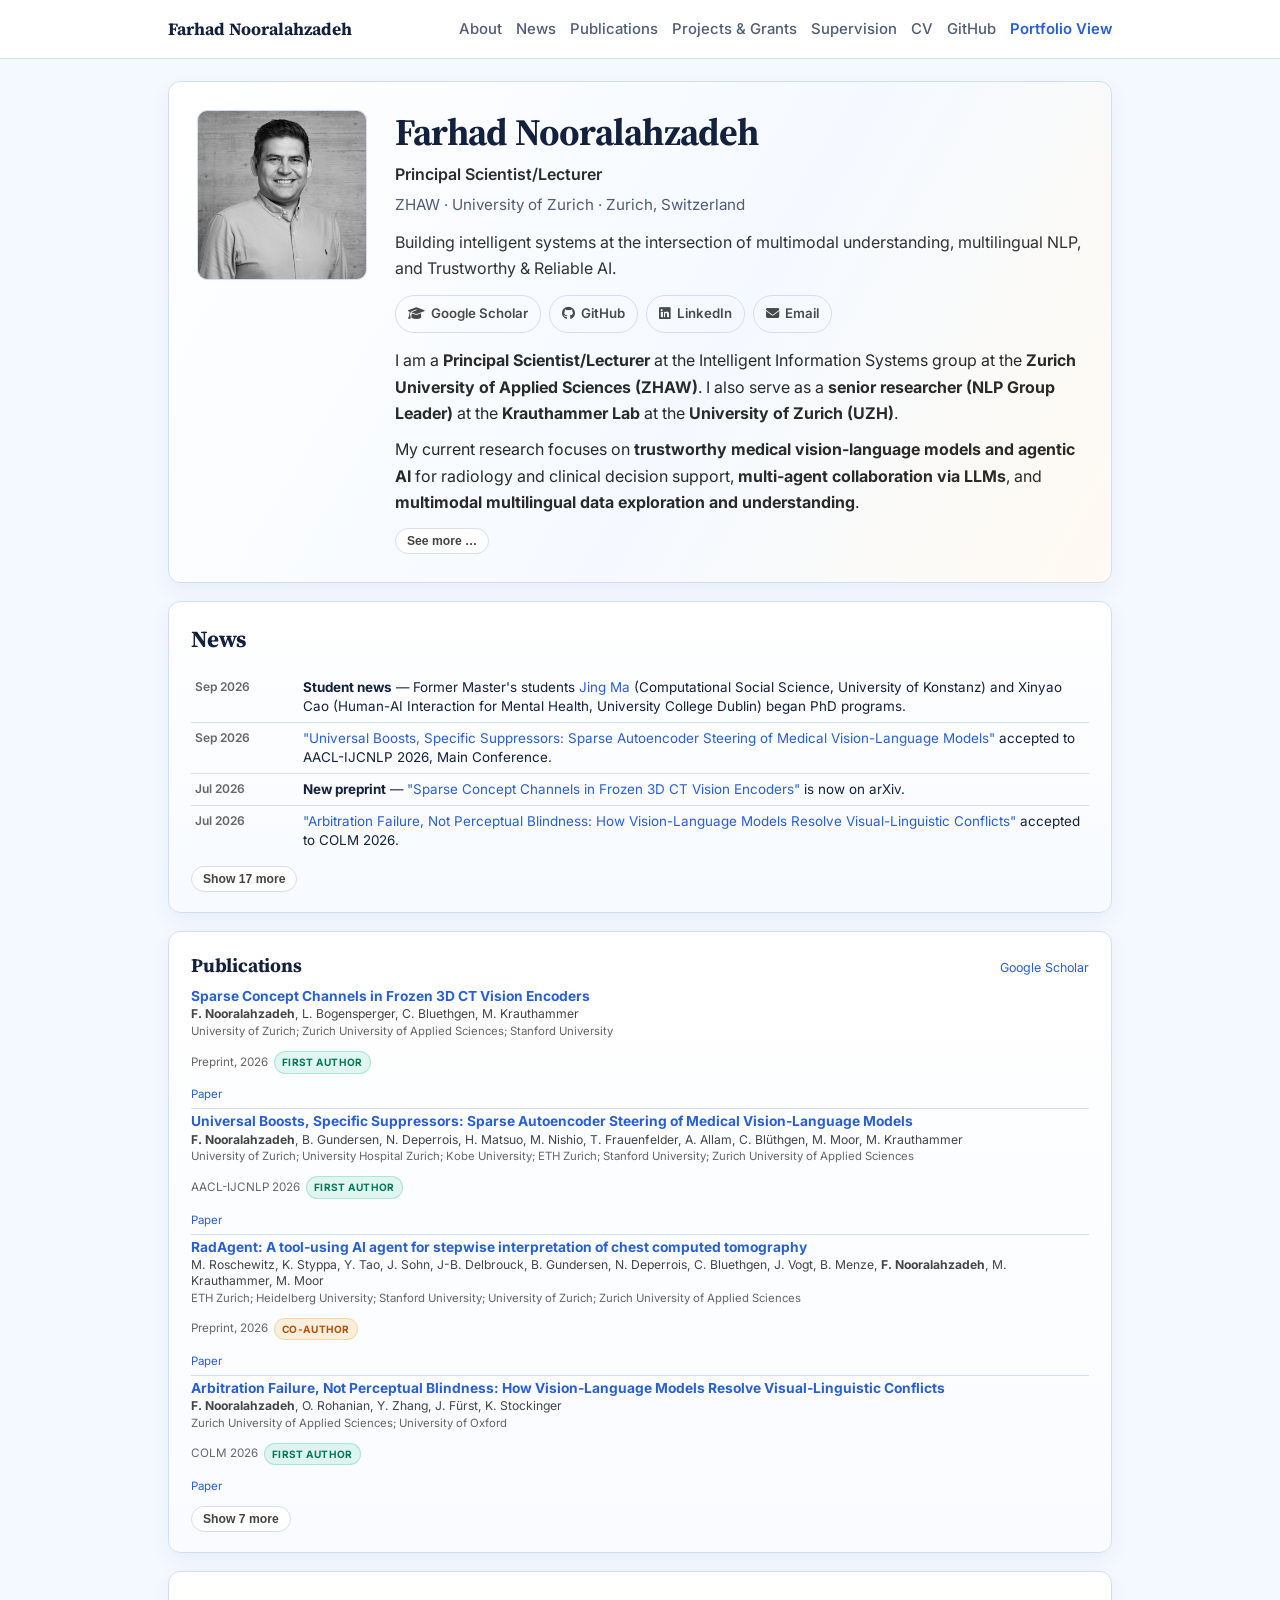
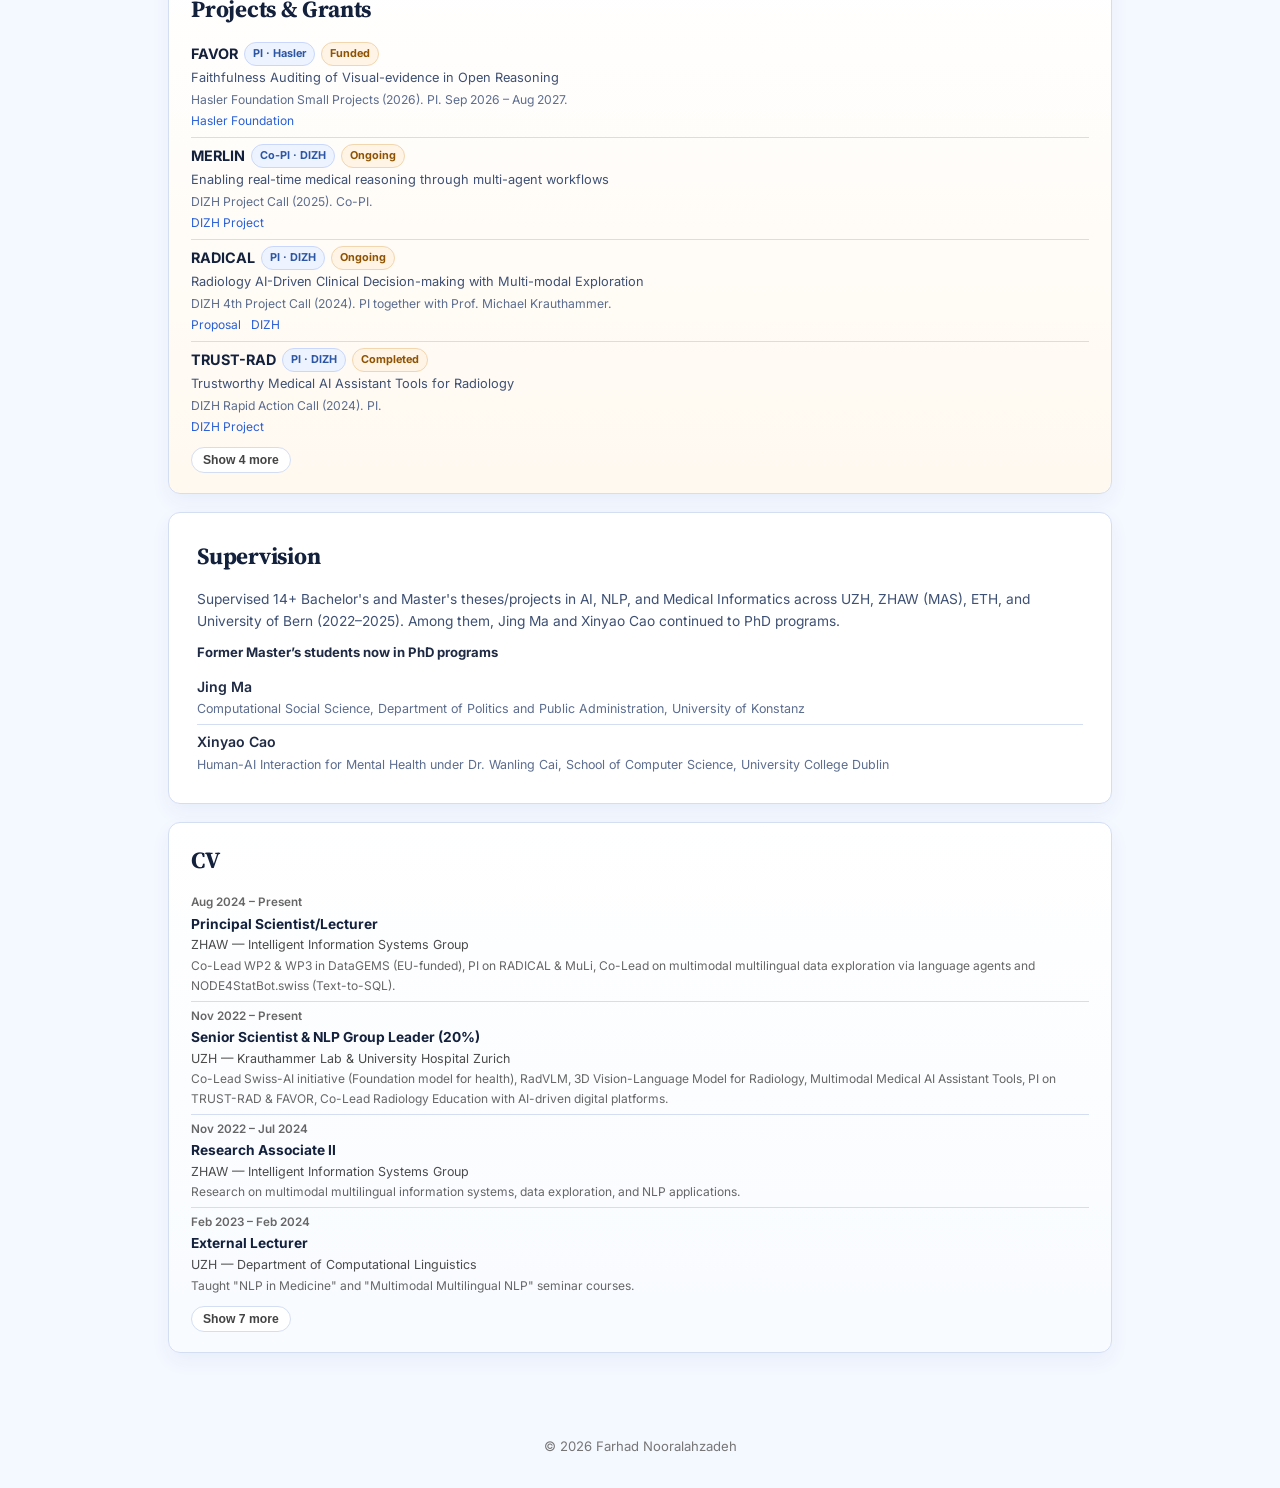
==== index.html @ c6053048 "Add academic Supervision section and PhD alumni news. Co-authored-by: Cursor <cursoragent@cursor.com" ====
<!DOCTYPE html>
<html lang="en">
<head>
    <meta charset="UTF-8">
    <meta name="viewport" content="width=device-width, initial-scale=1.0">
    <title>Farhad Nooralahzadeh | Academic View</title>
    <meta name="description" content="Academic profile of Farhad Nooralahzadeh: research, news, publications, and CV timeline.">
    <link rel="preconnect" href="https://fonts.googleapis.com">
    <link rel="preconnect" href="https://fonts.gstatic.com" crossorigin>
    <link href="https://fonts.googleapis.com/css2?family=Inter:wght@400;500;600;700&family=Source+Serif+4:wght@400;600;700&display=swap" rel="stylesheet">
    <link rel="stylesheet" href="https://cdnjs.cloudflare.com/ajax/libs/font-awesome/6.5.1/css/all.min.css">
    <link rel="stylesheet" href="style_01.css?v=6">
</head>
<body>
    <header class="topbar">
        <div class="topbar-inner">
            <a href="#about" class="brand">Farhad Nooralahzadeh</a>
            <button class="menu-toggle" id="menuToggle" aria-label="Toggle menu">
                <i class="fas fa-bars"></i>
            </button>
            <nav class="menu" id="menu">
                <a href="#about">About</a>
                <a href="#news">News</a>
                <a href="#publications">Publications</a>
                <a href="#projects">Projects &amp; Grants</a>
                <a href="#supervision">Supervision</a>
                <a href="#cv">CV</a>
                <a href="#" id="githubLink" target="_blank" rel="noopener">GitHub</a>
                <a href="index_portfolio.html" class="switch-link">Portfolio View</a>
            </nav>
        </div>
    </header>

    <main class="page">
        <section id="about" class="hero card">
            <div class="hero-photo" id="heroPhoto"></div>
            <div class="hero-main">
                <h1 id="name"></h1>
                <p class="hero-role" id="title"></p>
                <p class="hero-affiliation" id="affiliation"></p>
                <p class="hero-tagline" id="tagline"></p>
                <div class="hero-links" id="heroLinks"></div>
                <div class="about-copy" id="aboutCopy"></div>
                <div class="section-toggle-wrap about-toggle-wrap">
                    <button class="section-toggle-btn" id="aboutToggleBtn" type="button" hidden>
                        See more …
                    </button>
                </div>
            </div>
        </section>

        <section id="news" class="section card">
            <h2>News</h2>
            <div class="news-table-wrap">
                <table class="news-table">
                    <tbody id="newsRows"></tbody>
                </table>
            </div>
            <div class="section-toggle-wrap">
                <button class="section-toggle-btn" id="newsToggleBtn" type="button" hidden>
                    Show more
                </button>
            </div>
        </section>

        <section id="publications" class="section card">
            <div class="section-head">
                <h2>Publications</h2>
                <a href="#" id="scholarLink" target="_blank" rel="noopener">Google Scholar</a>
            </div>
            <div class="pub-list" id="pubList"></div>
            <div class="section-toggle-wrap">
                <button class="section-toggle-btn" id="pubToggleBtn" type="button" hidden>
                    Show more
                </button>
            </div>
        </section>

        <section id="projects" class="section card">
            <h2>Projects &amp; Grants</h2>
            <div class="project-list" id="projectList"></div>
            <div class="section-toggle-wrap">
                <button class="section-toggle-btn" id="projectToggleBtn" type="button" hidden>
                    Show more
                </button>
            </div>
        </section>

        <section id="supervision" class="section card">
            <h2>Supervision</h2>
            <p class="supervision-summary" id="supervisionSummary"></p>
            <div class="supervision-list" id="supervisionList"></div>
        </section>

        <section id="cv" class="section card">
            <h2>CV</h2>
            <div class="cv-list" id="cvList"></div>
            <div class="section-toggle-wrap">
                <button class="section-toggle-btn" id="cvToggleBtn" type="button" hidden>
                    Show more
                </button>
            </div>
        </section>
    </main>

    <footer class="footer">
        <p>&copy; 2026 Farhad Nooralahzadeh</p>
    </footer>

    <script src="data.js?v=43"></script>
    <script src="script_01.js?v=6"></script>
</body>
</html>
---- style_01.css ----
:root {
    --text: #14213d;
    --muted: #4f5d75;
    --line: #d4def3;
    --bg: #f4f8ff;
    --card: #ffffff;
    --link: #295fd6;
    --link-hover: #1d45a1;
    --accent-soft: #eef4ff;
    --accent-warm: #fff4e6;
    --serif: "Source Serif 4", Georgia, serif;
    --sans: "Inter", -apple-system, BlinkMacSystemFont, "Segoe UI", sans-serif;
}

*,
*::before,
*::after {
    box-sizing: border-box;
}

html {
    scroll-behavior: smooth;
}

body {
    margin: 0;
    font-family: var(--sans);
    background: var(--bg);
    color: var(--text);
    line-height: 1.65;
}

a {
    color: var(--link);
    text-decoration: none;
}

a:hover {
    color: var(--link-hover);
    text-decoration: underline;
}

.topbar {
    position: sticky;
    top: 0;
    z-index: 20;
    background: rgba(255, 255, 255, 0.93);
    border-bottom: 1px solid var(--line);
    backdrop-filter: blur(6px);
}

.topbar-inner {
    max-width: 980px;
    margin: 0 auto;
    padding: 0 18px;
    min-height: 58px;
    display: flex;
    align-items: center;
    justify-content: space-between;
    gap: 14px;
}

.brand {
    font-family: var(--serif);
    font-size: 1.08rem;
    font-weight: 700;
    color: var(--text);
}

.menu {
    display: flex;
    align-items: center;
    gap: 14px;
    font-size: 0.93rem;
}

.menu a {
    color: var(--muted);
    font-weight: 500;
}

.menu .switch-link {
    color: var(--link);
    font-weight: 600;
}

.menu-toggle {
    display: none;
    border: 1px solid var(--line);
    background: #fff;
    border-radius: 8px;
    width: 36px;
    height: 36px;
    color: #3a3a3a;
    cursor: pointer;
}

.page {
    max-width: 980px;
    margin: 0 auto;
    padding: 22px 18px 52px;
}

.card {
    background: var(--card);
    border: 1px solid var(--line);
    border-radius: 12px;
    box-shadow: 0 8px 20px rgba(26, 66, 150, 0.05);
}

.hero {
    display: grid;
    grid-template-columns: 170px 1fr;
    gap: 28px;
    padding: 28px;
    background: linear-gradient(120deg, #ffffff 0%, #f5f9ff 58%, #fffaf2 100%);
}

.hero-photo img,
.hero-placeholder {
    width: 170px;
    height: 170px;
    border-radius: 10px;
    object-fit: cover;
    border: 1px solid var(--line);
}

.hero-placeholder {
    display: flex;
    align-items: center;
    justify-content: center;
    color: #8a8a8a;
    background: #f6f6f6;
}

h1 {
    margin: 0 0 6px;
    font-family: var(--serif);
    font-size: clamp(1.8rem, 3.2vw, 2.35rem);
    line-height: 1.2;
    letter-spacing: -0.02em;
}

.hero-role {
    margin: 0 0 4px;
    font-weight: 600;
    color: #2b2b2b;
}

.hero-affiliation {
    margin: 0 0 12px;
    color: var(--muted);
    font-size: 0.95rem;
}

.hero-tagline {
    margin: 0 0 14px;
    color: #323232;
}

.hero-links {
    display: flex;
    flex-wrap: wrap;
    gap: 8px;
    margin-bottom: 14px;
}

.hero-link-btn {
    border: 1px solid var(--line);
    border-radius: 999px;
    padding: 7px 12px;
    font-size: 0.83rem;
    font-weight: 600;
    color: #4a4a4a;
}

.hero-link-btn i {
    margin-right: 6px;
}

.about-copy p {
    margin: 0 0 10px;
    color: #2a2a2a;
}

.about-toggle-wrap {
    margin-top: 2px;
}

.section {
    padding: 24px 28px 28px;
    margin-top: 18px;
}

#news {
    background: linear-gradient(180deg, #ffffff 0%, #f7faff 100%);
}

#publications {
    background: linear-gradient(180deg, #ffffff 0%, #f9fbff 100%);
}

#projects {
    background: linear-gradient(180deg, #ffffff 0%, #fff9f0 100%);
}

#cv {
    background: linear-gradient(180deg, #ffffff 0%, #f8fbff 100%);
}

#news.section,
#publications.section,
#projects.section,
#cv.section {
    padding: 18px 22px 20px;
}

h2 {
    margin: 0 0 14px;
    font-family: var(--serif);
    font-size: 1.45rem;
    letter-spacing: -0.01em;
}

.news-table {
    width: 100%;
    border-collapse: collapse;
}

.news-table tr {
    border-top: 1px solid var(--line);
}

.news-table tr:first-child {
    border-top: none;
}

.news-table td {
    padding: 6px 4px;
    vertical-align: top;
    line-height: 1.42;
}

.news-date {
    width: 108px;
    white-space: nowrap;
    font-size: 0.75rem;
    color: #666;
    font-weight: 600;
}

.news-table td:last-child {
    font-size: 0.84rem;
}

.section-head {
    display: flex;
    justify-content: space-between;
    align-items: baseline;
    gap: 10px;
    margin-bottom: 6px;
}

#publications .section-head h2 {
    font-size: 1.2rem;
    margin-bottom: 0;
}

#publications .section-head a {
    font-size: 0.78rem;
}

.pub-list {
    display: grid;
    gap: 4px;
}

.pub-item {
    border-top: 1px solid var(--line);
    padding-top: 4px;
}

.pub-item:first-child {
    border-top: none;
    padding-top: 0;
}

.pub-title {
    margin: 0 0 1px;
    font-size: 0.86rem;
    line-height: 1.25;
}

.pub-meta {
    margin: 0;
    color: #444;
    font-size: 0.76rem;
    line-height: 1.3;
}

.pub-affiliations {
    margin: 2px 0 0;
    color: #666;
    font-size: 0.71rem;
    line-height: 1.35;
}

.pub-venue {
    display: flex;
    align-items: center;
    flex-wrap: wrap;
    gap: 6px;
    color: #666;
    font-size: 0.73rem;
}

.pub-role {
    display: inline-block;
    padding: 2px 7px;
    border-radius: 999px;
    font-size: 0.63rem;
    font-weight: 700;
    letter-spacing: 0.03em;
    text-transform: uppercase;
    white-space: nowrap;
}

.pub-role-first-author {
    background: rgba(16, 185, 129, 0.12);
    color: #047857;
    border: 1px solid rgba(16, 185, 129, 0.25);
}

.pub-role-senior-author {
    background: rgba(99, 102, 241, 0.12);
    color: #4338ca;
    border: 1px solid rgba(99, 102, 241, 0.25);
}

.pub-role-co-author {
    background: rgba(245, 158, 11, 0.14);
    color: #b45309;
    border: 1px solid rgba(245, 158, 11, 0.28);
}

.pub-links {
    margin-top: 0;
    font-size: 0.72rem;
}

.pub-links a {
    margin-right: 10px;
}

.project-list {
    display: grid;
    gap: 6px;
}

.project-item {
    border-top: 1px solid var(--line);
    padding-top: 6px;
}

.project-item:first-child {
    border-top: none;
    padding-top: 0;
}

.project-head {
    display: flex;
    flex-wrap: wrap;
    gap: 6px;
    align-items: center;
}

.project-title {
    margin: 0;
    font-size: 0.9rem;
}

.project-badge {
    font-size: 0.68rem;
    font-weight: 700;
    border-radius: 999px;
    padding: 2px 8px;
    border: 1px solid #c8d7fb;
    background: var(--accent-soft);
    color: #2c56a4;
}

.project-status {
    font-size: 0.68rem;
    font-weight: 700;
    border-radius: 999px;
    padding: 2px 8px;
    border: 1px solid #f2d6ae;
    background: var(--accent-warm);
    color: #8e5200;
}

.project-tagline {
    margin: 1px 0 2px;
    color: #3e5073;
    font-size: 0.8rem;
}

.project-description {
    margin: 0;
    color: #5c6d8f;
    font-size: 0.76rem;
}

.project-links {
    margin-top: 1px;
    font-size: 0.75rem;
}

.project-links a {
    margin-right: 10px;
}

.cv-list {
    display: grid;
    gap: 5px;
}

.supervision-summary {
    margin: 0 0 10px;
    color: #3e5073;
    font-size: 0.86rem;
    line-height: 1.55;
}

.supervision-subtitle {
    margin: 0 0 6px;
    font-size: 0.82rem;
    font-weight: 700;
    color: #1f2a44;
}

.supervision-list {
    display: grid;
    gap: 5px;
}

.supervision-item {
    border-top: 1px solid var(--line);
    padding-top: 5px;
}

.supervision-item:first-of-type {
    border-top: none;
    padding-top: 0;
}

.supervision-name {
    font-size: 0.88rem;
    font-weight: 600;
    color: #1f2a44;
}

.supervision-name a {
    color: inherit;
    text-decoration: none;
}

.supervision-name a:hover {
    text-decoration: underline;
}

.supervision-detail {
    margin-top: 1px;
    color: #5c6d8f;
    font-size: 0.78rem;
}

.section-toggle-wrap {
    margin-top: 8px;
}

.section-toggle-btn {
    border: 1px solid var(--line);
    background: #fff;
    color: #444;
    border-radius: 999px;
    padding: 5px 11px;
    font-size: 0.76rem;
    font-weight: 600;
    cursor: pointer;
}

.section-toggle-btn:hover {
    border-color: #b9b9b9;
    color: #222;
}

.is-hidden {
    display: none !important;
}

.cv-item {
    border-top: 1px solid var(--line);
    padding-top: 5px;
}

.cv-item:first-child {
    border-top: none;
    padding-top: 0;
}

.cv-date {
    font-size: 0.73rem;
    color: #666;
    font-weight: 600;
}

.cv-title {
    font-size: 0.86rem;
    font-weight: 700;
}

.cv-place {
    font-size: 0.78rem;
    color: #4b4b4b;
}

.cv-description {
    margin-top: 0;
    color: #666;
    font-size: 0.75rem;
}

.footer {
    text-align: center;
    color: #767676;
    font-size: 0.82rem;
    padding: 18px;
}

@media (max-width: 780px) {
    .menu-toggle {
        display: inline-flex;
        align-items: center;
        justify-content: center;
    }

    .menu {
        display: none;
        position: absolute;
        top: 58px;
        right: 14px;
        background: #fff;
        border: 1px solid var(--line);
        border-radius: 10px;
        padding: 8px;
        flex-direction: column;
        align-items: flex-start;
        min-width: 170px;
    }

    .menu.open {
        display: flex;
    }

    .hero {
        grid-template-columns: 1fr;
    }

    .hero-photo {
        text-align: center;
    }

    .hero-photo img,
    .hero-placeholder {
        width: 140px;
        height: 140px;
        margin: 0 auto;
    }

    .section {
        padding: 20px;
    }

    .news-date {
        width: 90px;
    }
}
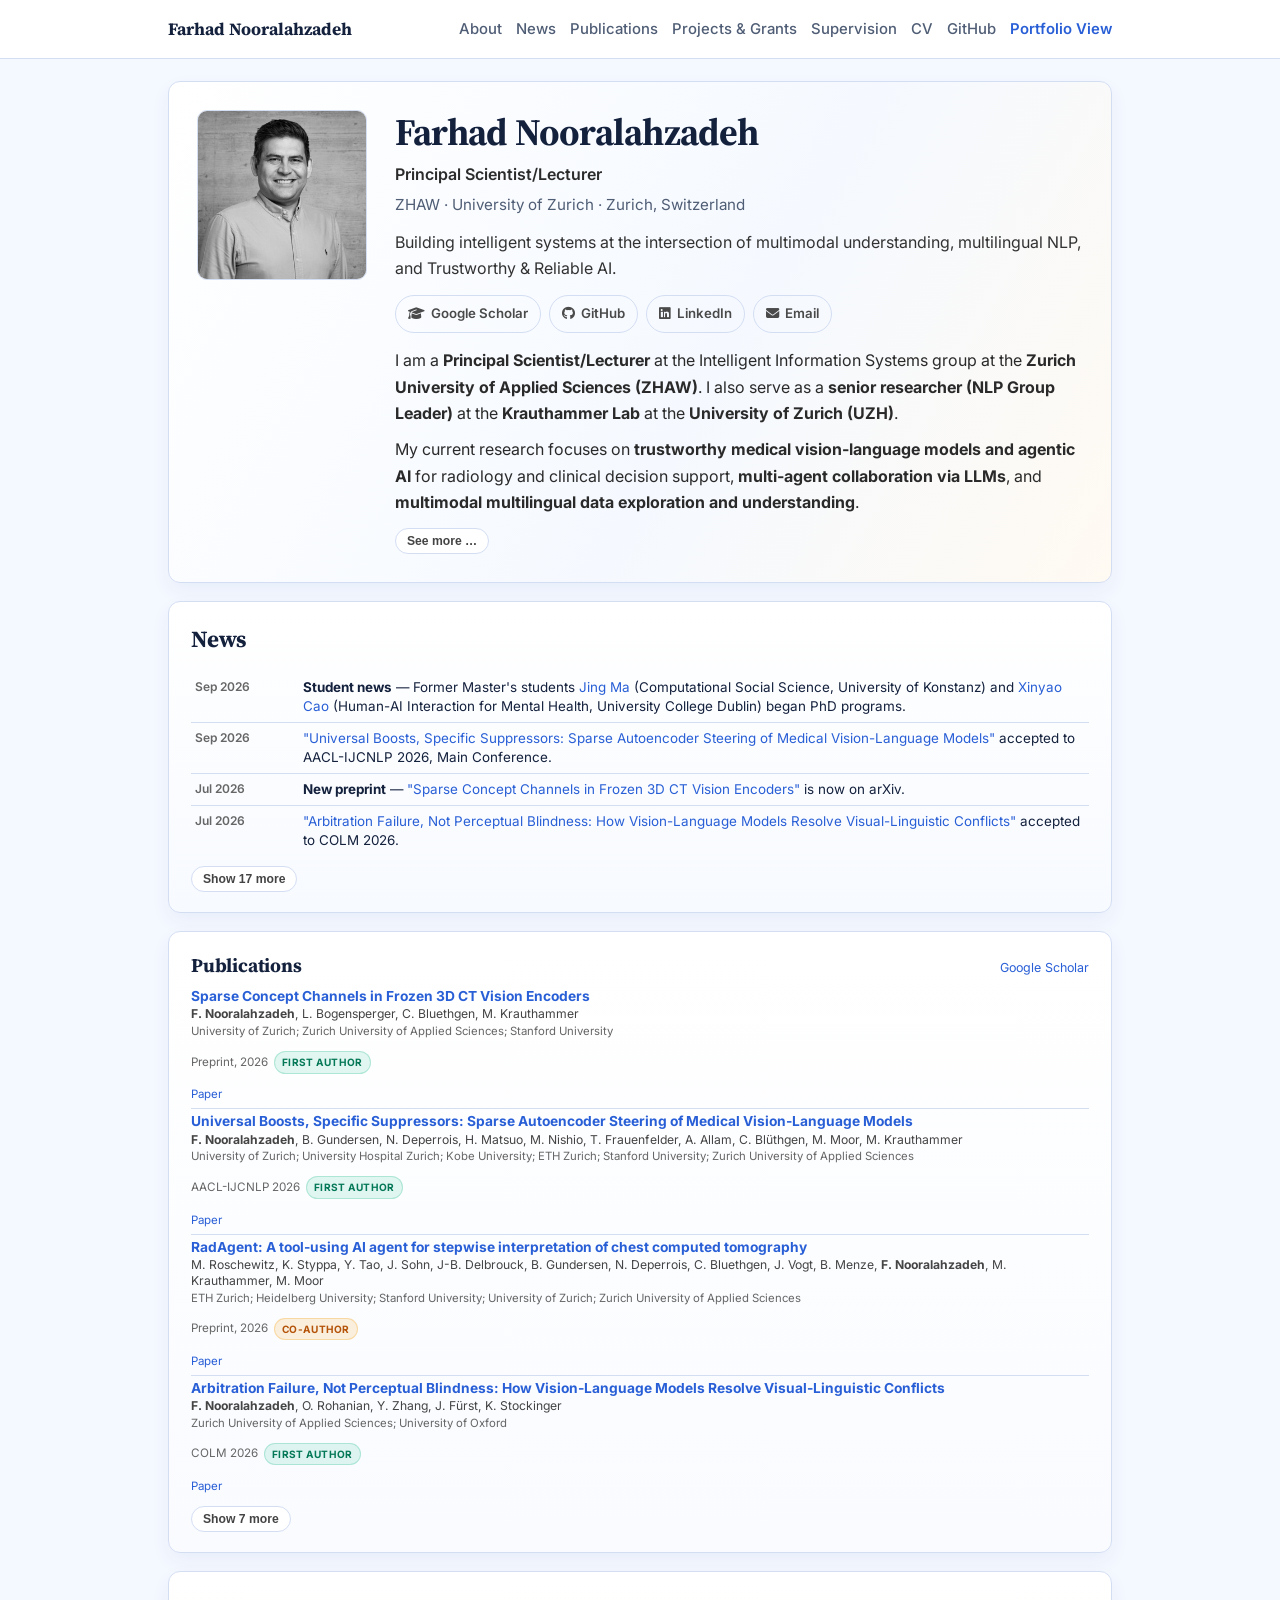
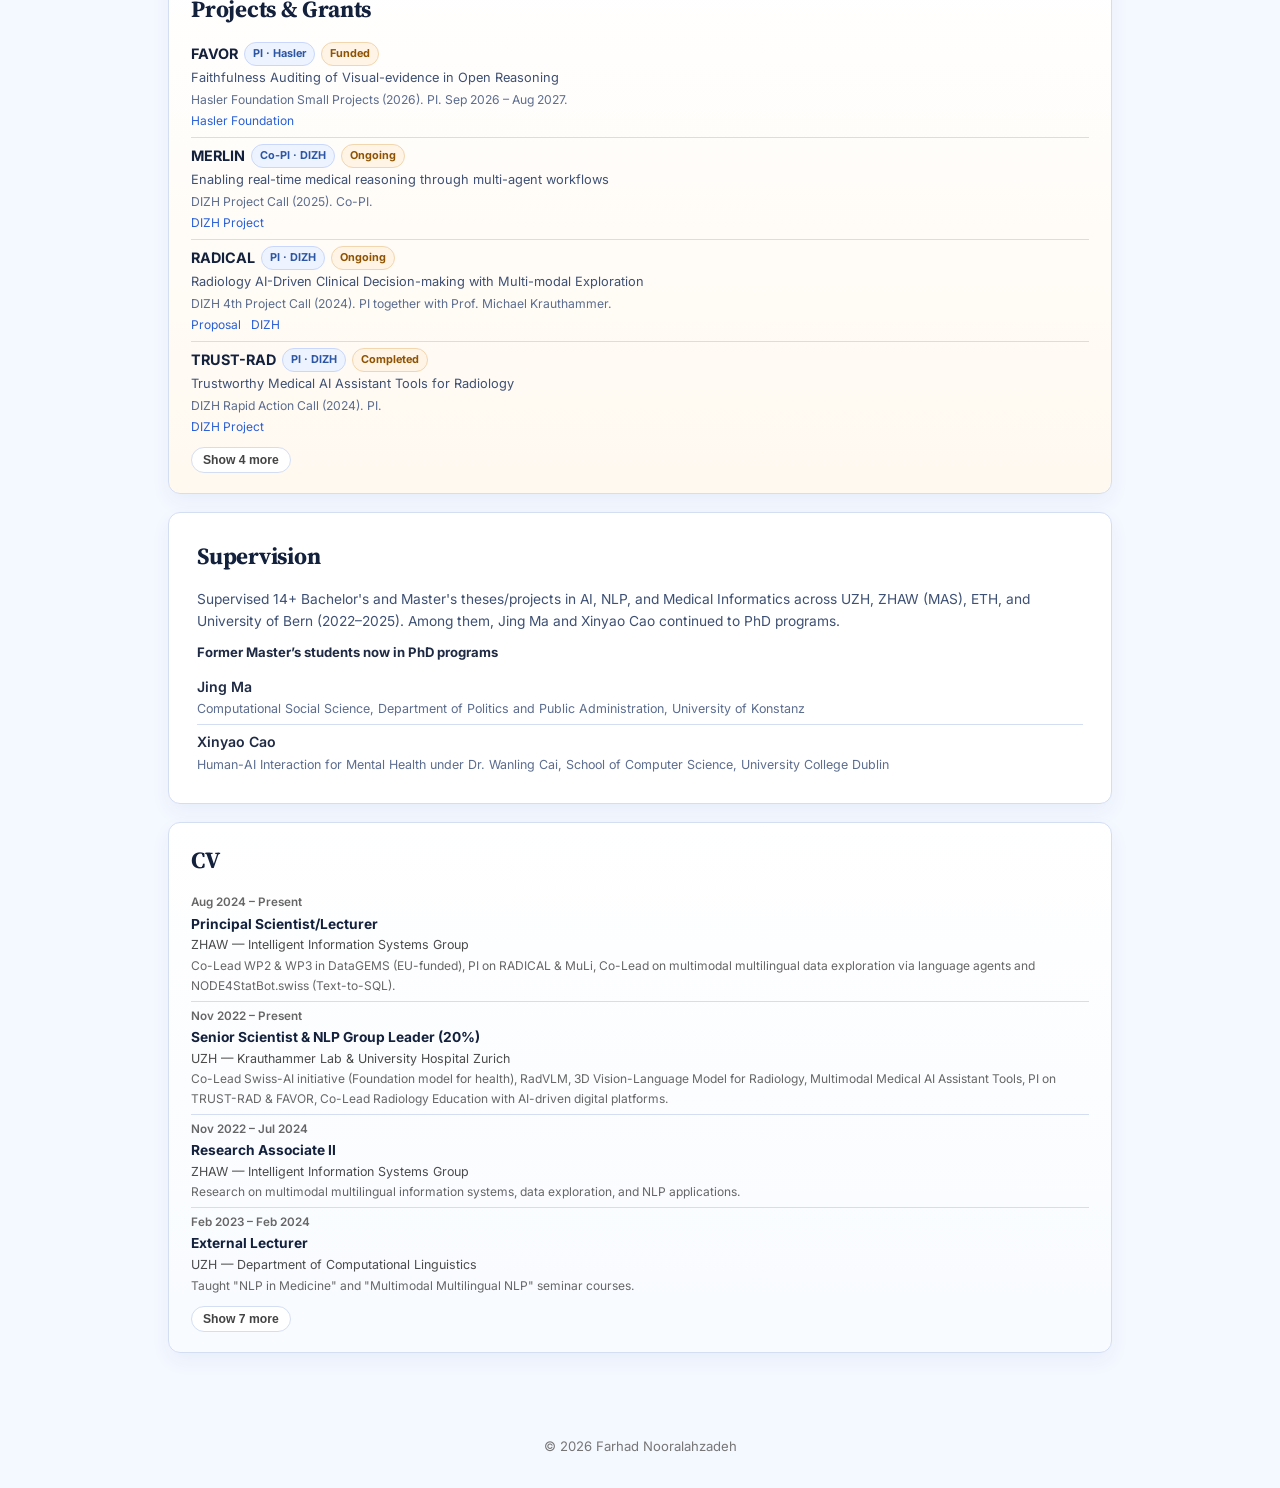
==== commit 28d30c85: "Add UCD profile link for Xinyao Cao. Co-authored-by: Cursor <cursoragent@cursor.com>" ====
--- a/index.html
+++ b/index.html
@@ -107,7 +107,7 @@
         <p>&copy; 2026 Farhad Nooralahzadeh</p>
     </footer>
 
-    <script src="data.js?v=43"></script>
+    <script src="data.js?v=44"></script>
     <script src="script_01.js?v=6"></script>
 </body>
 </html>
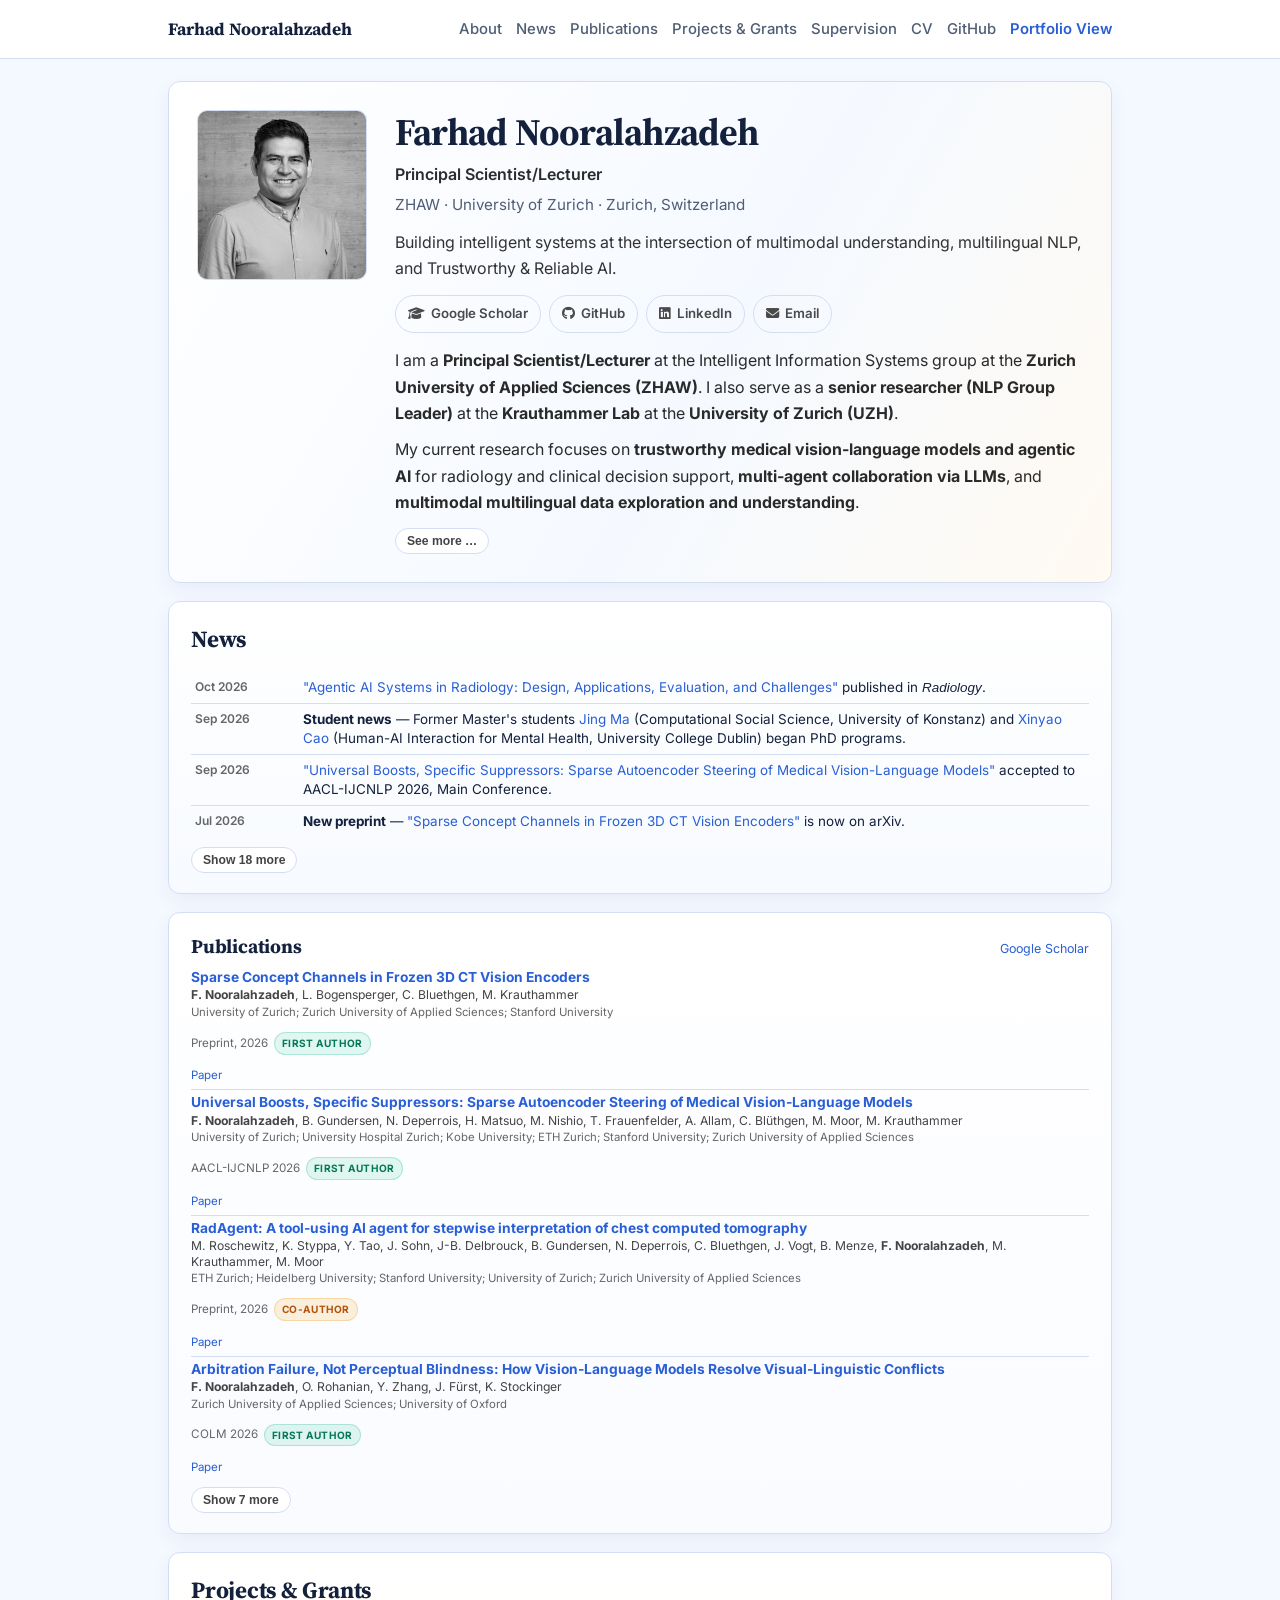
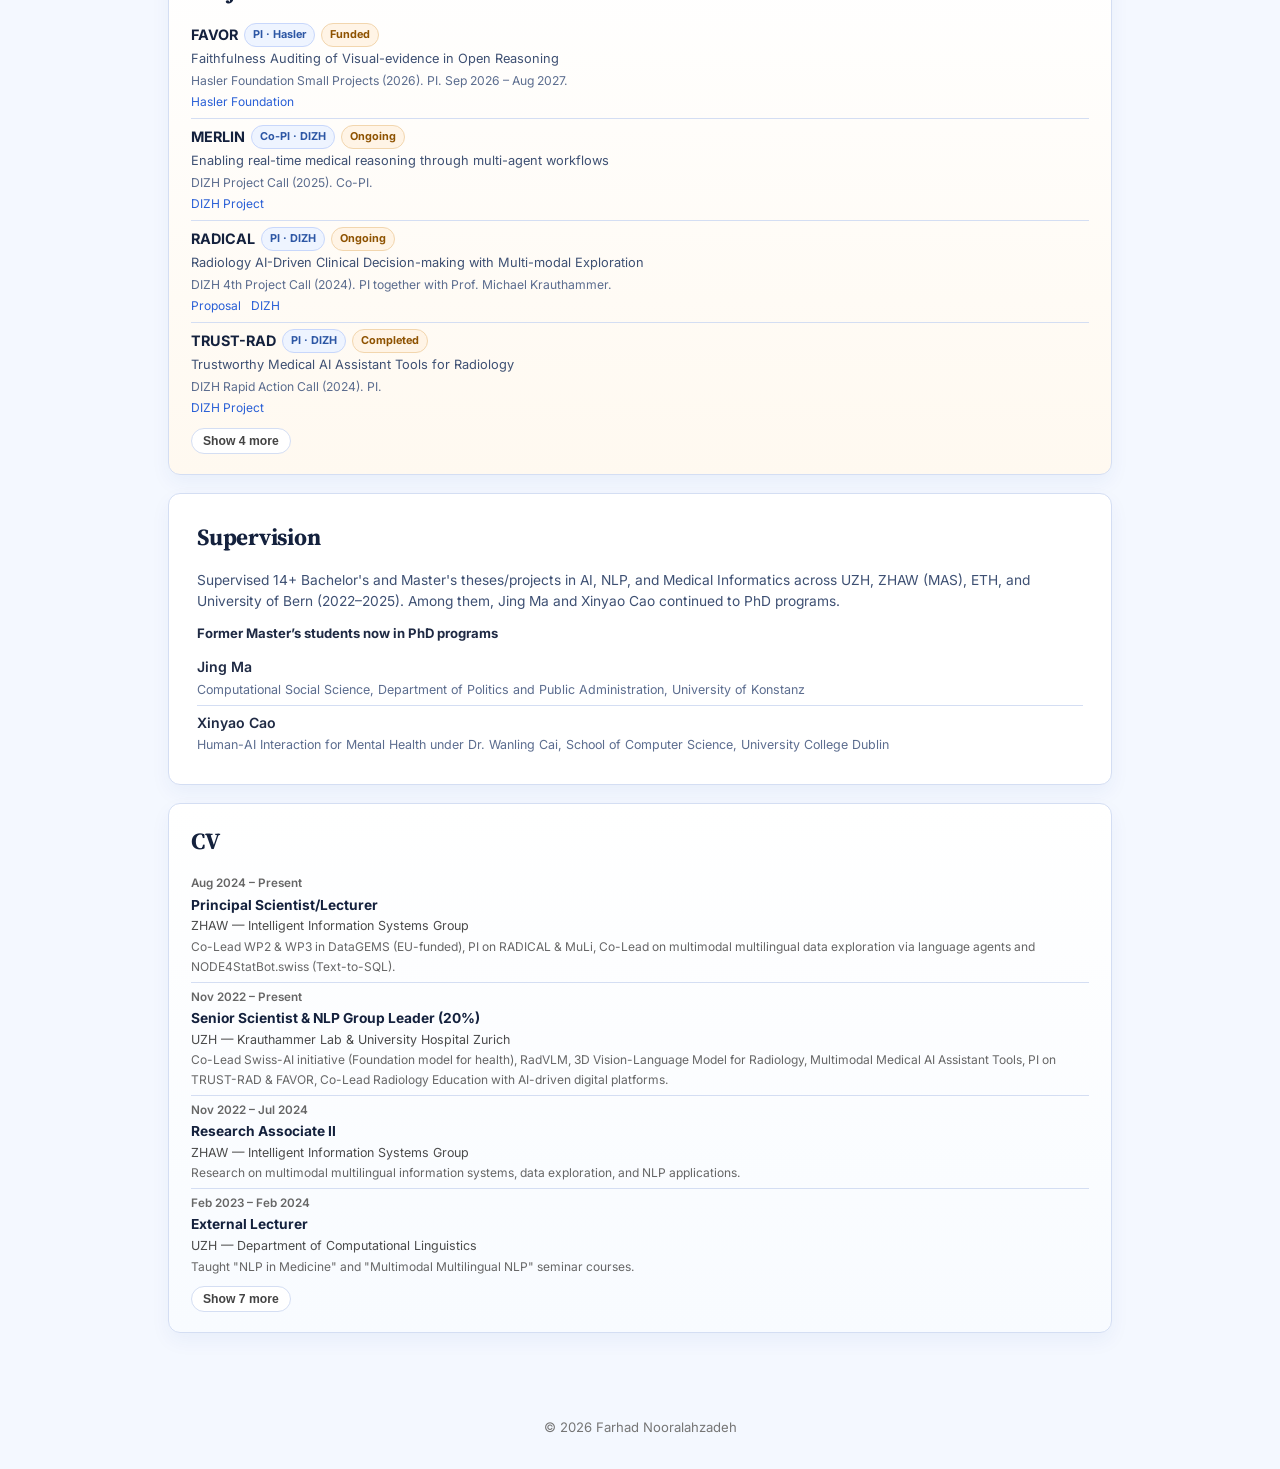
==== commit 617cdd66: "Add Radiology publication news and update Agentic AI Systems paper. Co-authored-by: Cursor <cursorag" ====
--- a/index.html
+++ b/index.html
@@ -107,7 +107,7 @@
         <p>&copy; 2026 Farhad Nooralahzadeh</p>
     </footer>
 
-    <script src="data.js?v=44"></script>
+    <script src="data.js?v=45"></script>
     <script src="script_01.js?v=6"></script>
 </body>
 </html>
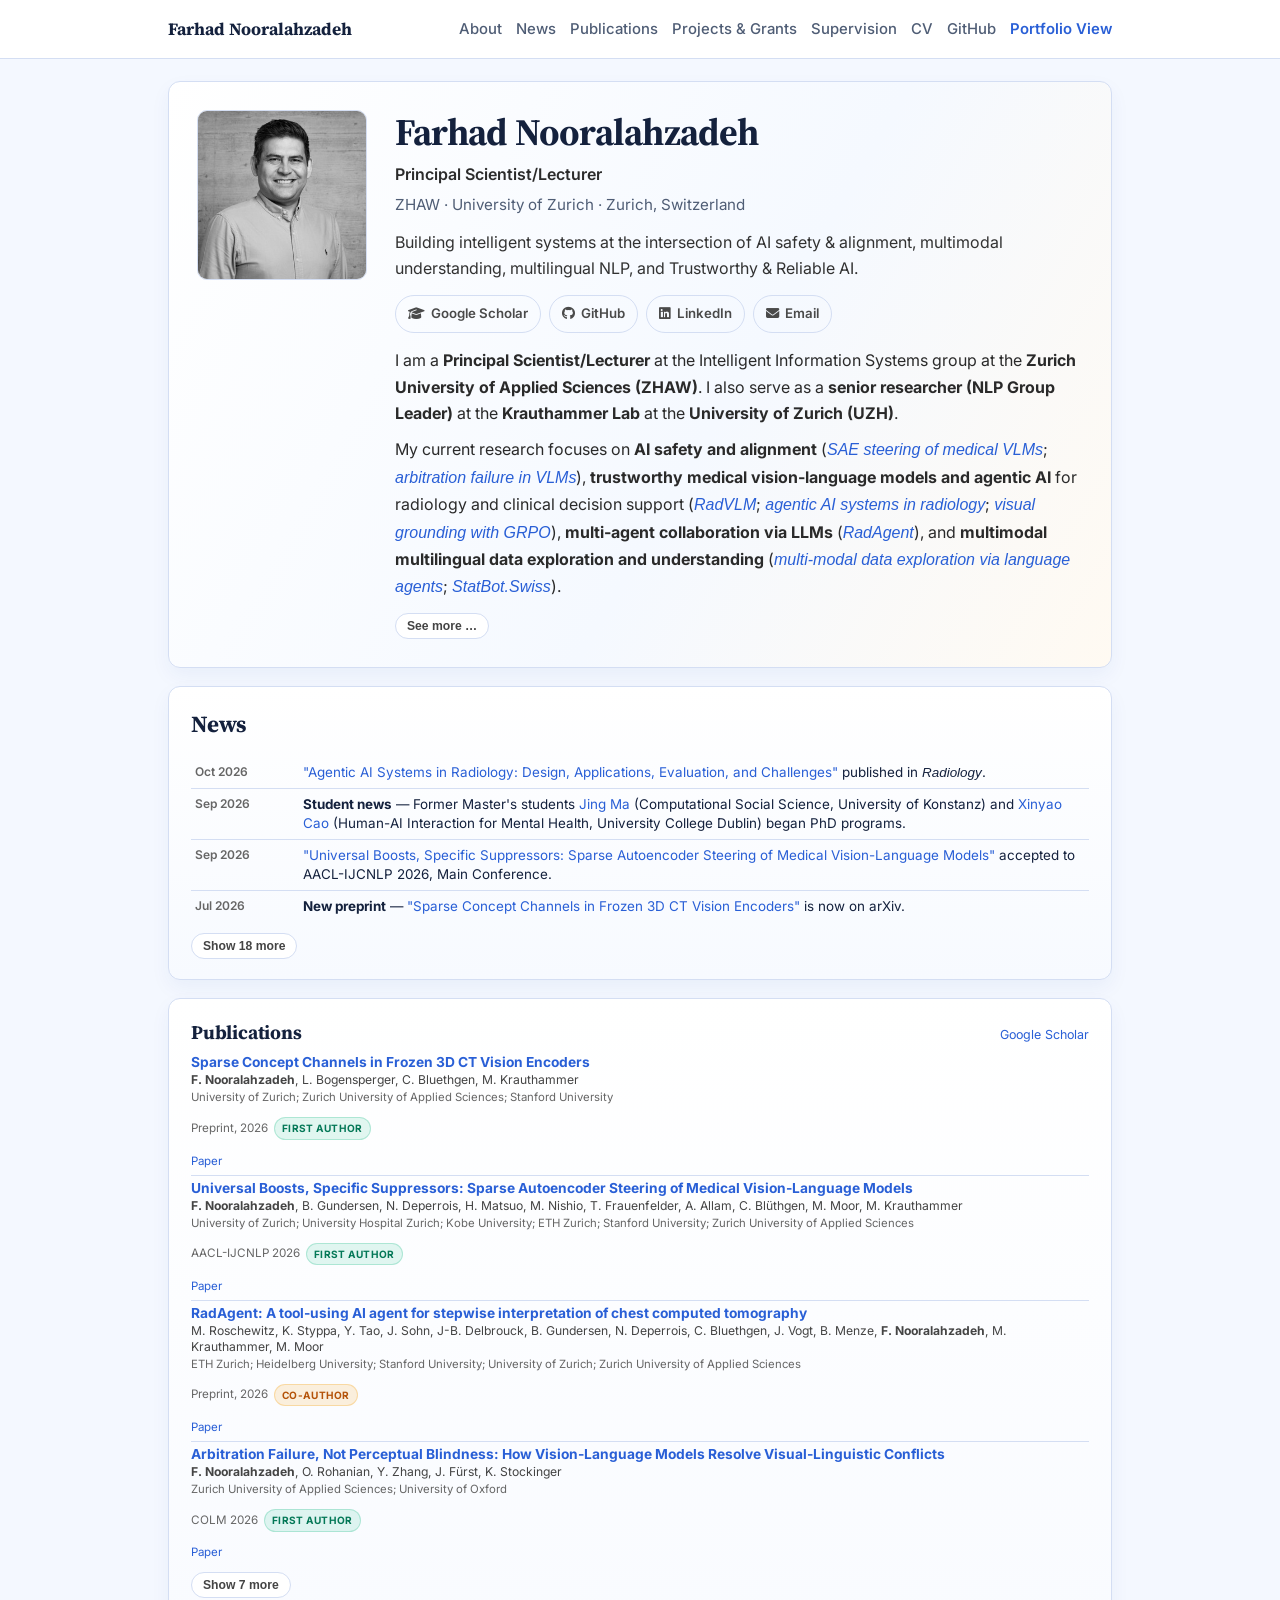
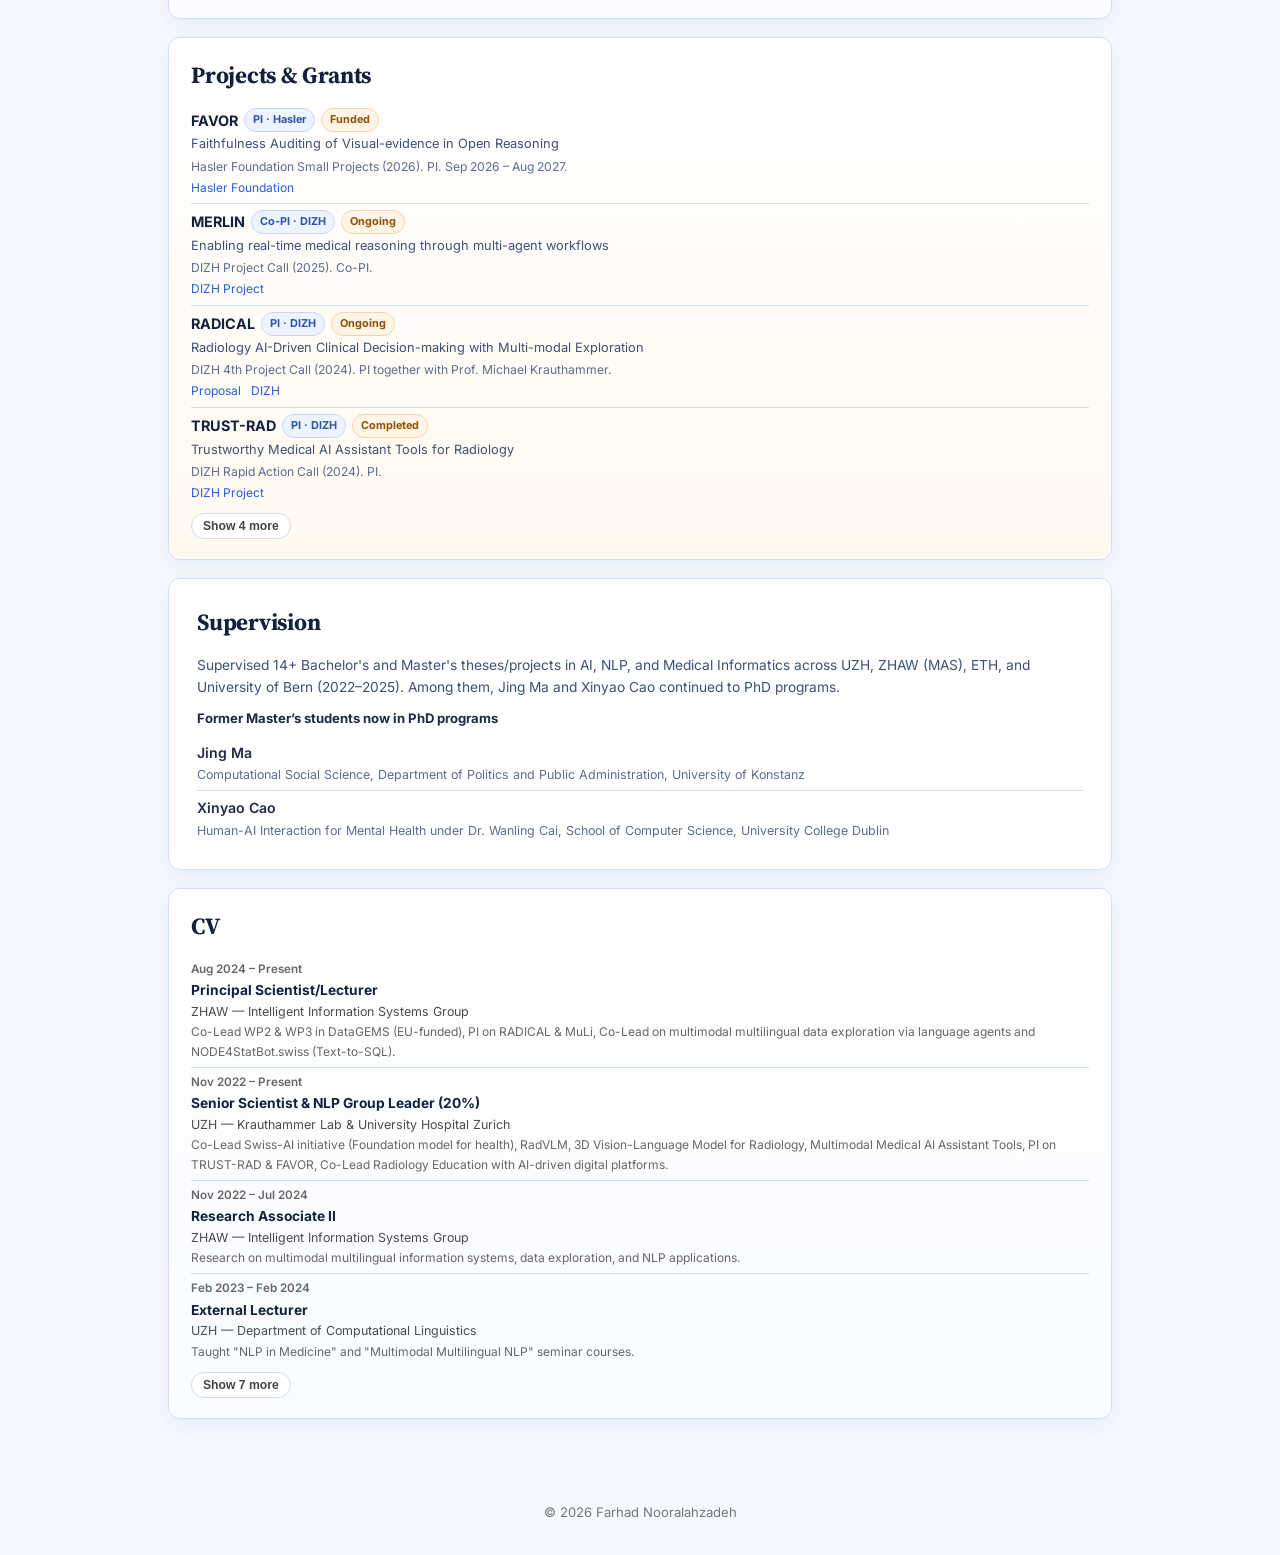
==== commit 2313f941: "Highlight AI safety and alignment and ground research themes with paper links. Co-authored-by: Curso" ====
--- a/index.html
+++ b/index.html
@@ -107,7 +107,7 @@
         <p>&copy; 2026 Farhad Nooralahzadeh</p>
     </footer>
 
-    <script src="data.js?v=45"></script>
+    <script src="data.js?v=47"></script>
     <script src="script_01.js?v=6"></script>
 </body>
 </html>
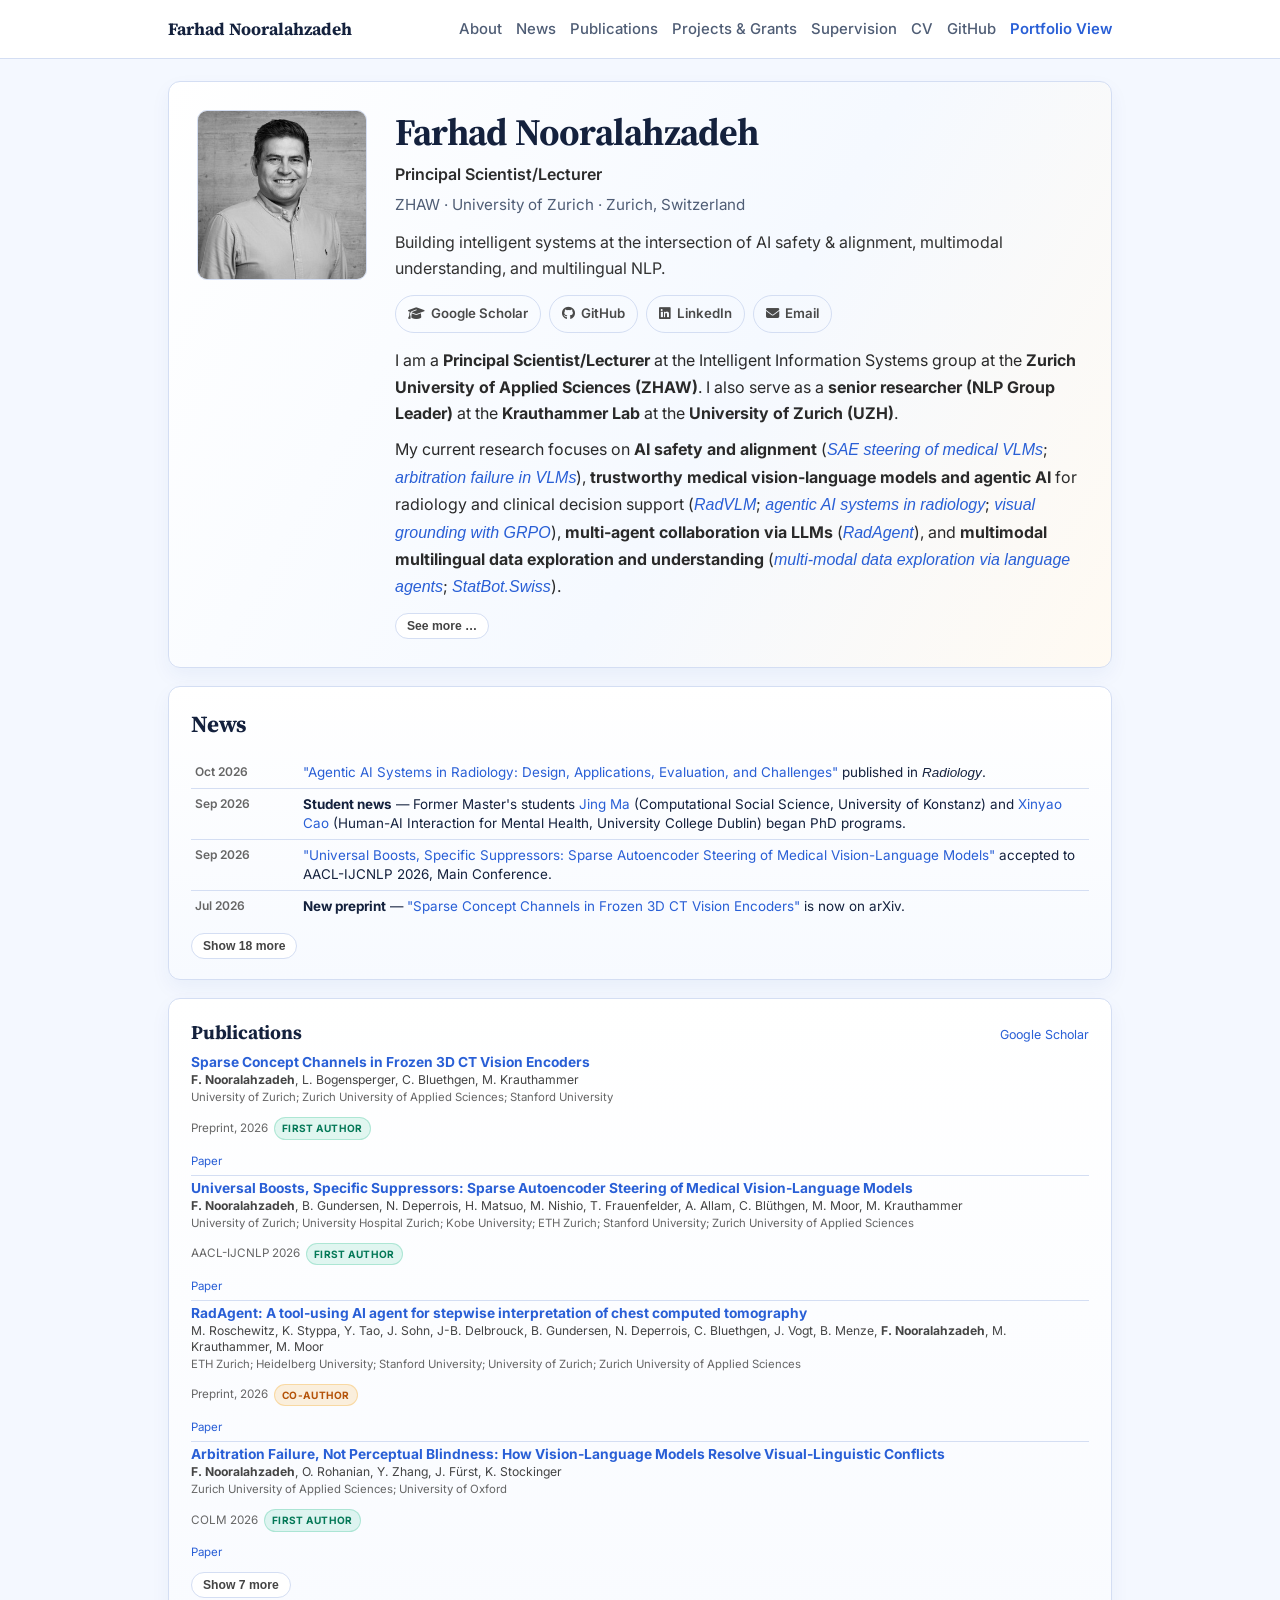
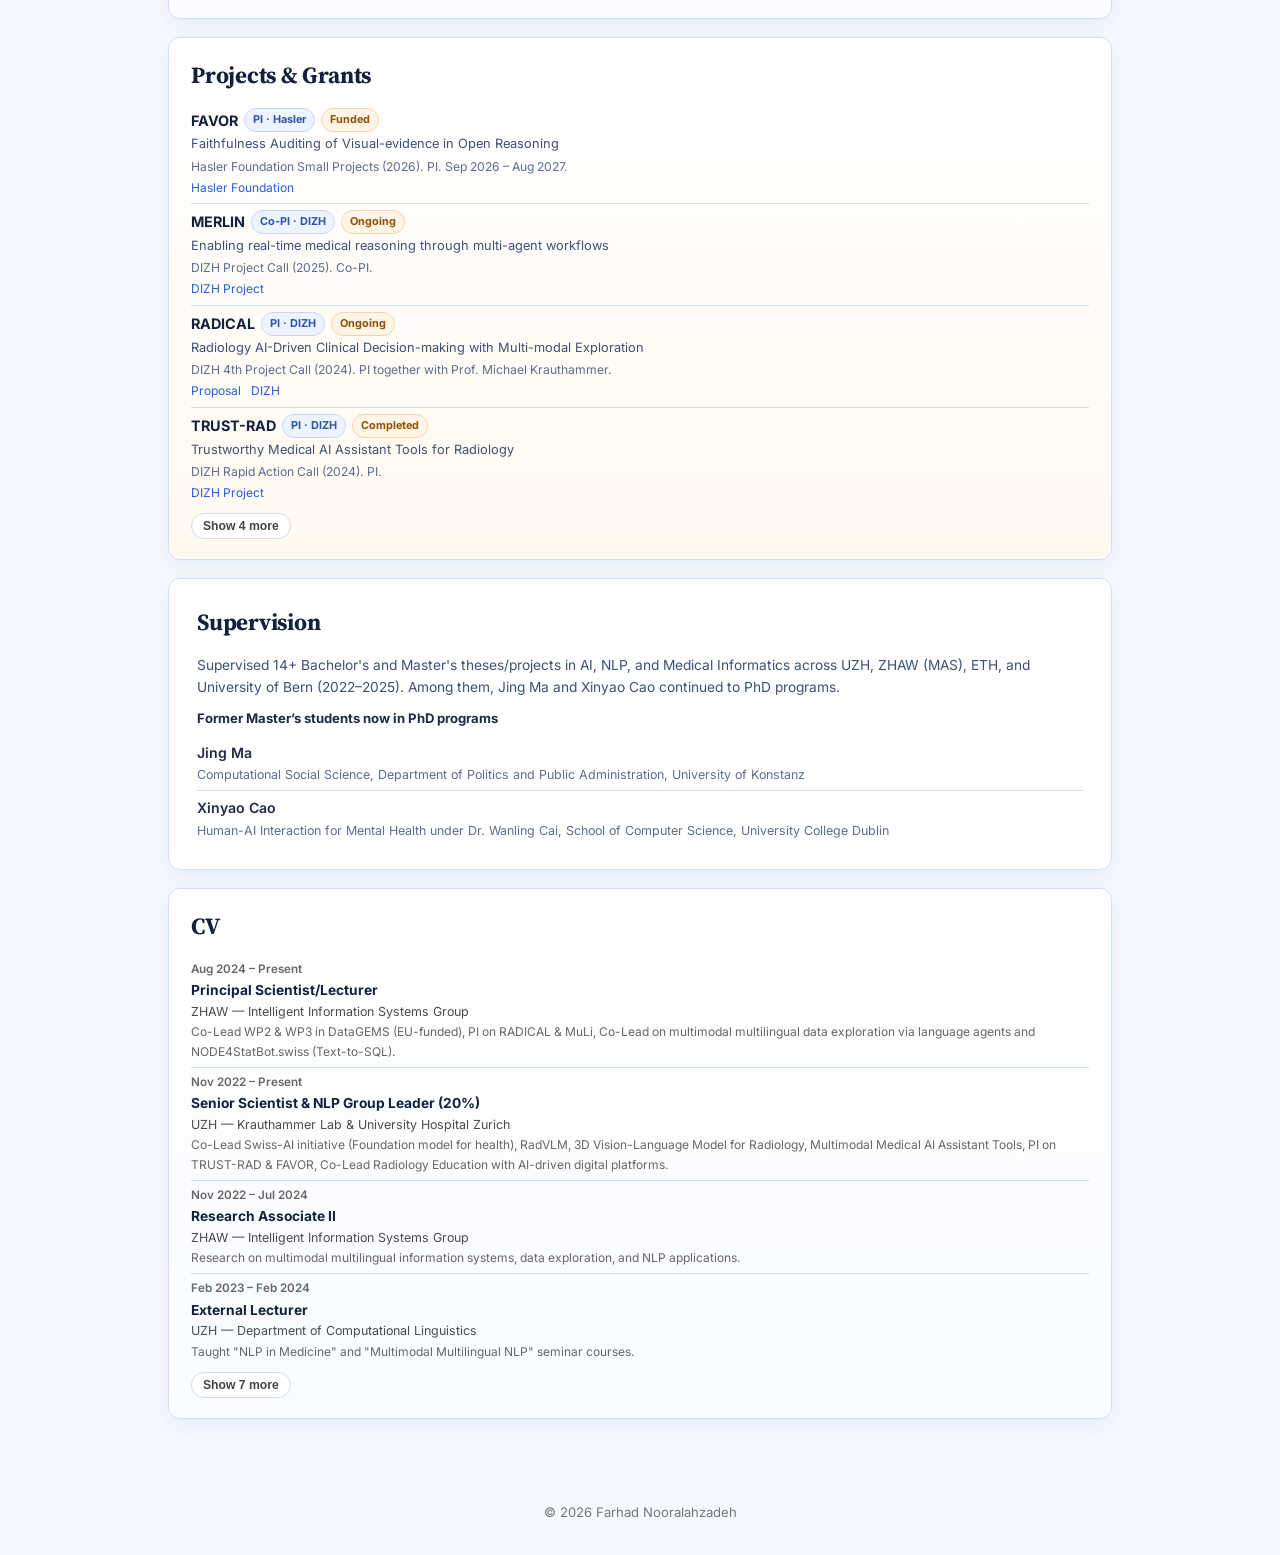
==== commit 4b0ae907: "Replace Trustworthy & Reliable AI framing with AI Safety & Alignment. Co-authored-by: Cursor <cursor" ====
--- a/index.html
+++ b/index.html
@@ -107,7 +107,7 @@
         <p>&copy; 2026 Farhad Nooralahzadeh</p>
     </footer>
 
-    <script src="data.js?v=47"></script>
+    <script src="data.js?v=48"></script>
     <script src="script_01.js?v=6"></script>
 </body>
 </html>
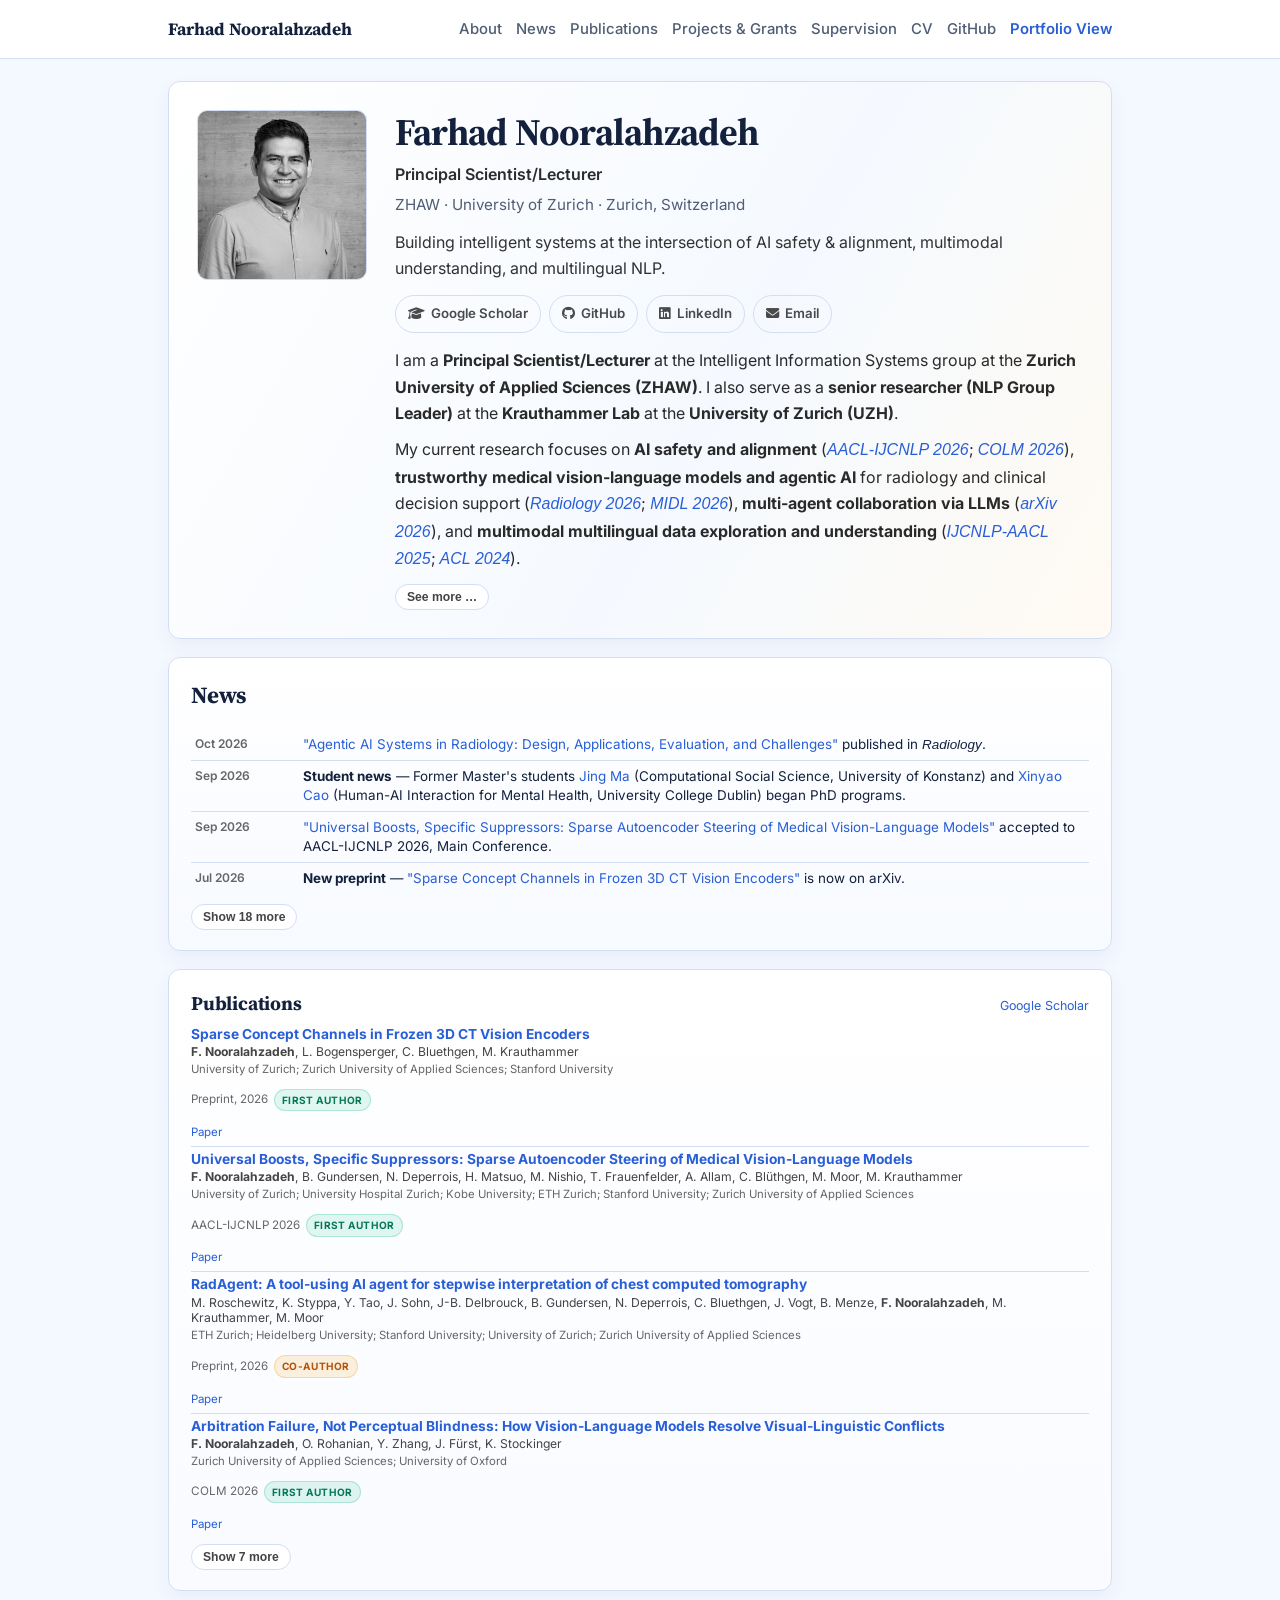
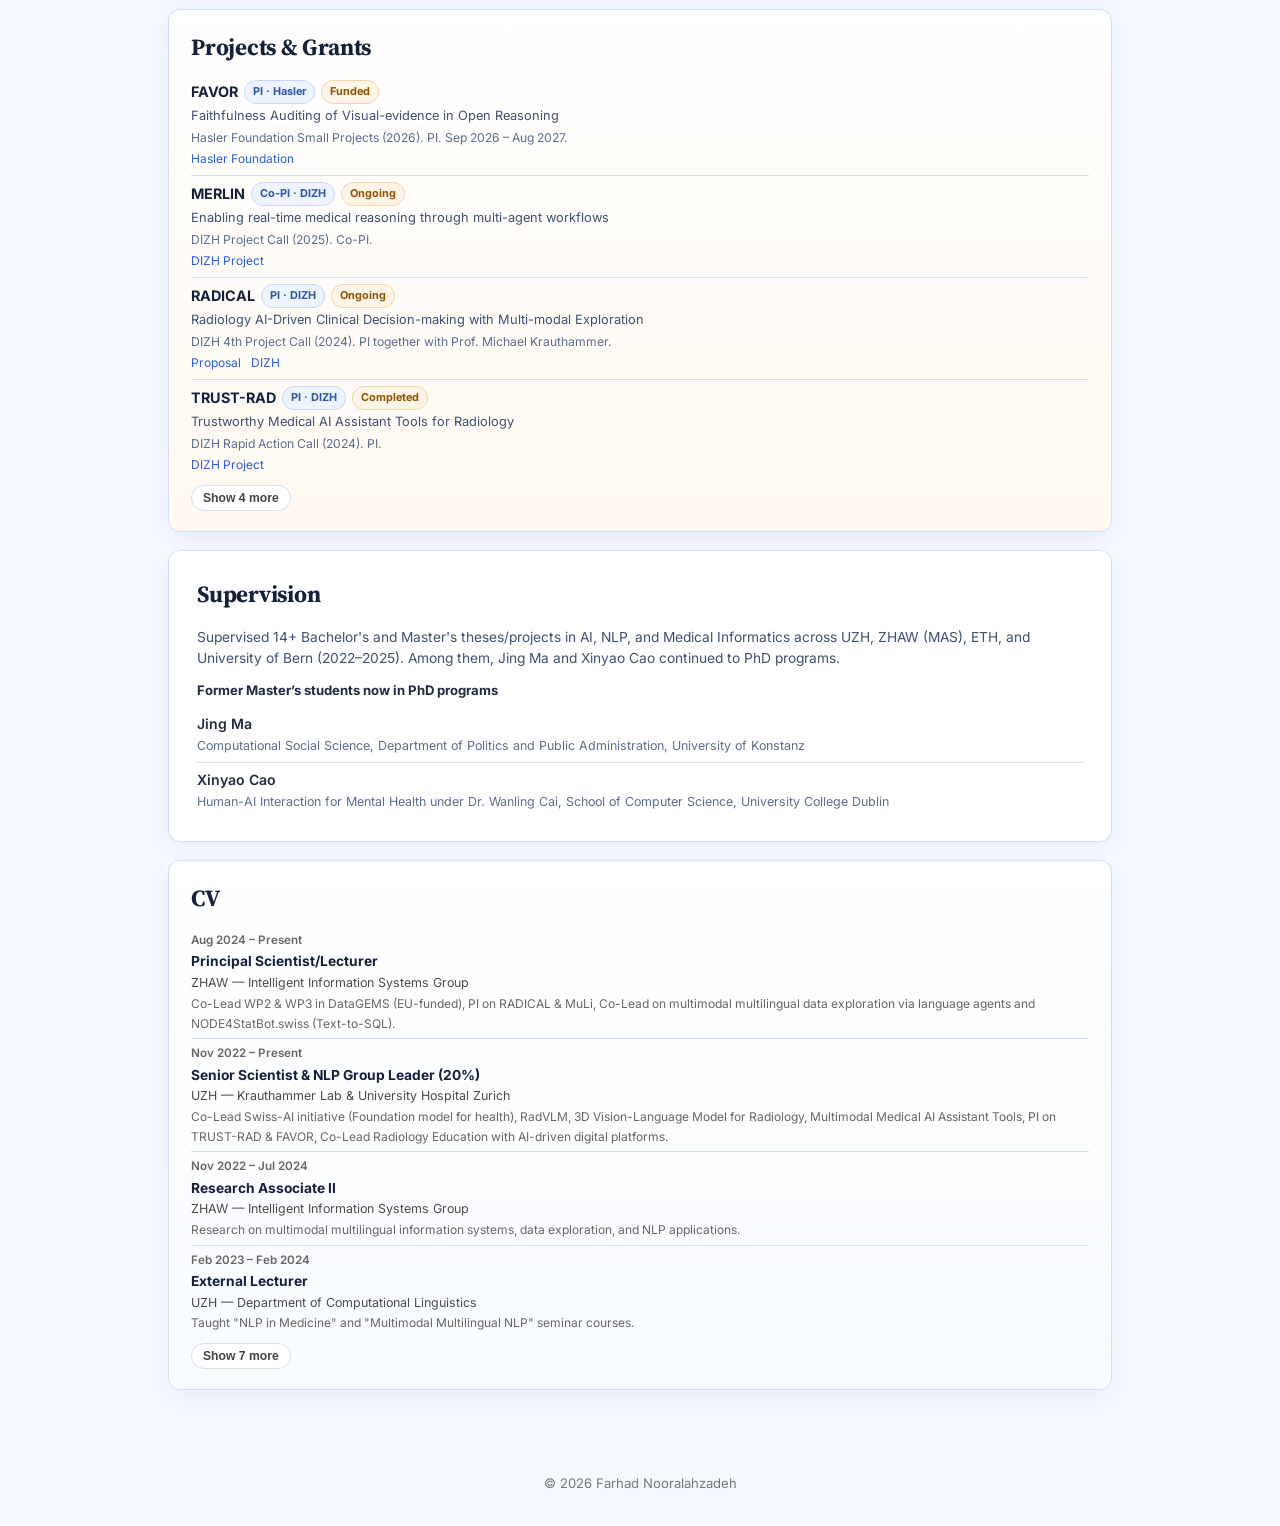
==== commit 7bb0243a: "Use conference and venue names for research grounding links. Co-authored-by: Cursor <cursoragent@cur" ====
--- a/index.html
+++ b/index.html
@@ -107,7 +107,7 @@
         <p>&copy; 2026 Farhad Nooralahzadeh</p>
     </footer>
 
-    <script src="data.js?v=48"></script>
+    <script src="data.js?v=49"></script>
     <script src="script_01.js?v=6"></script>
 </body>
 </html>
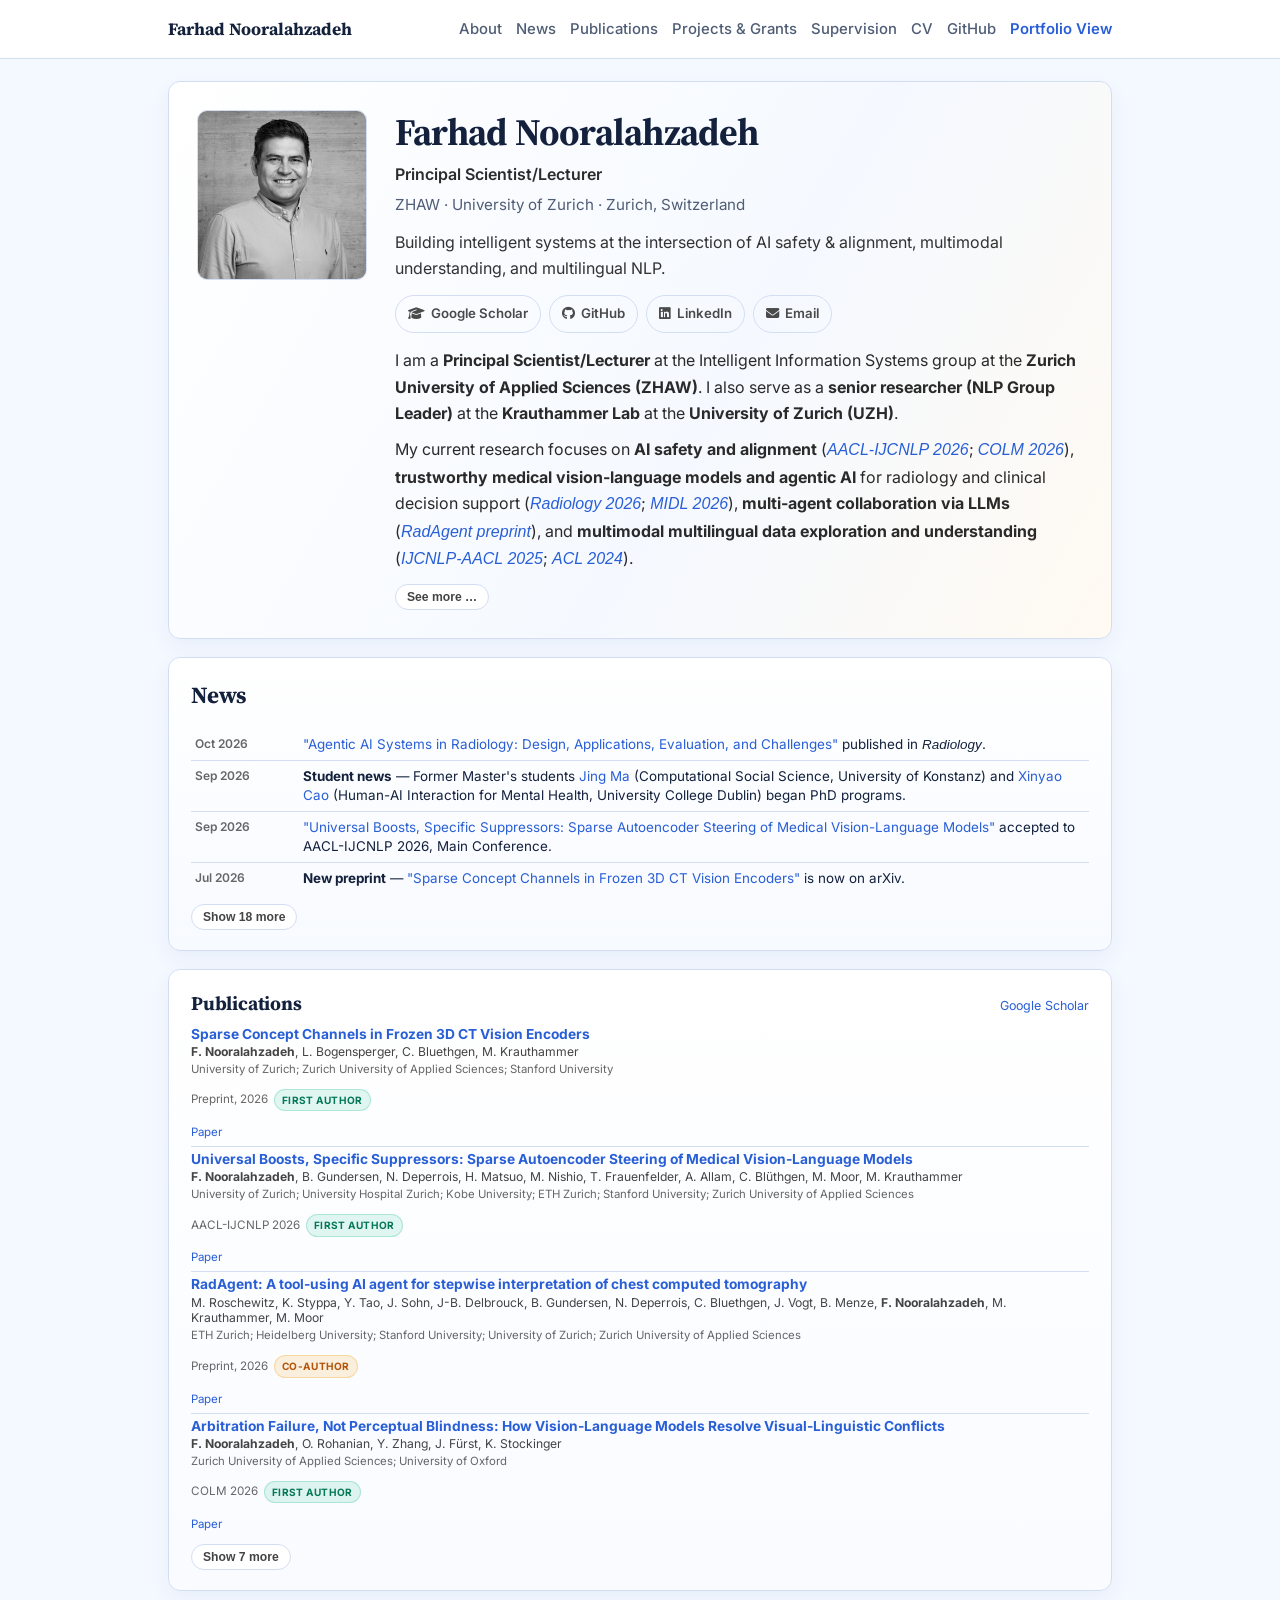
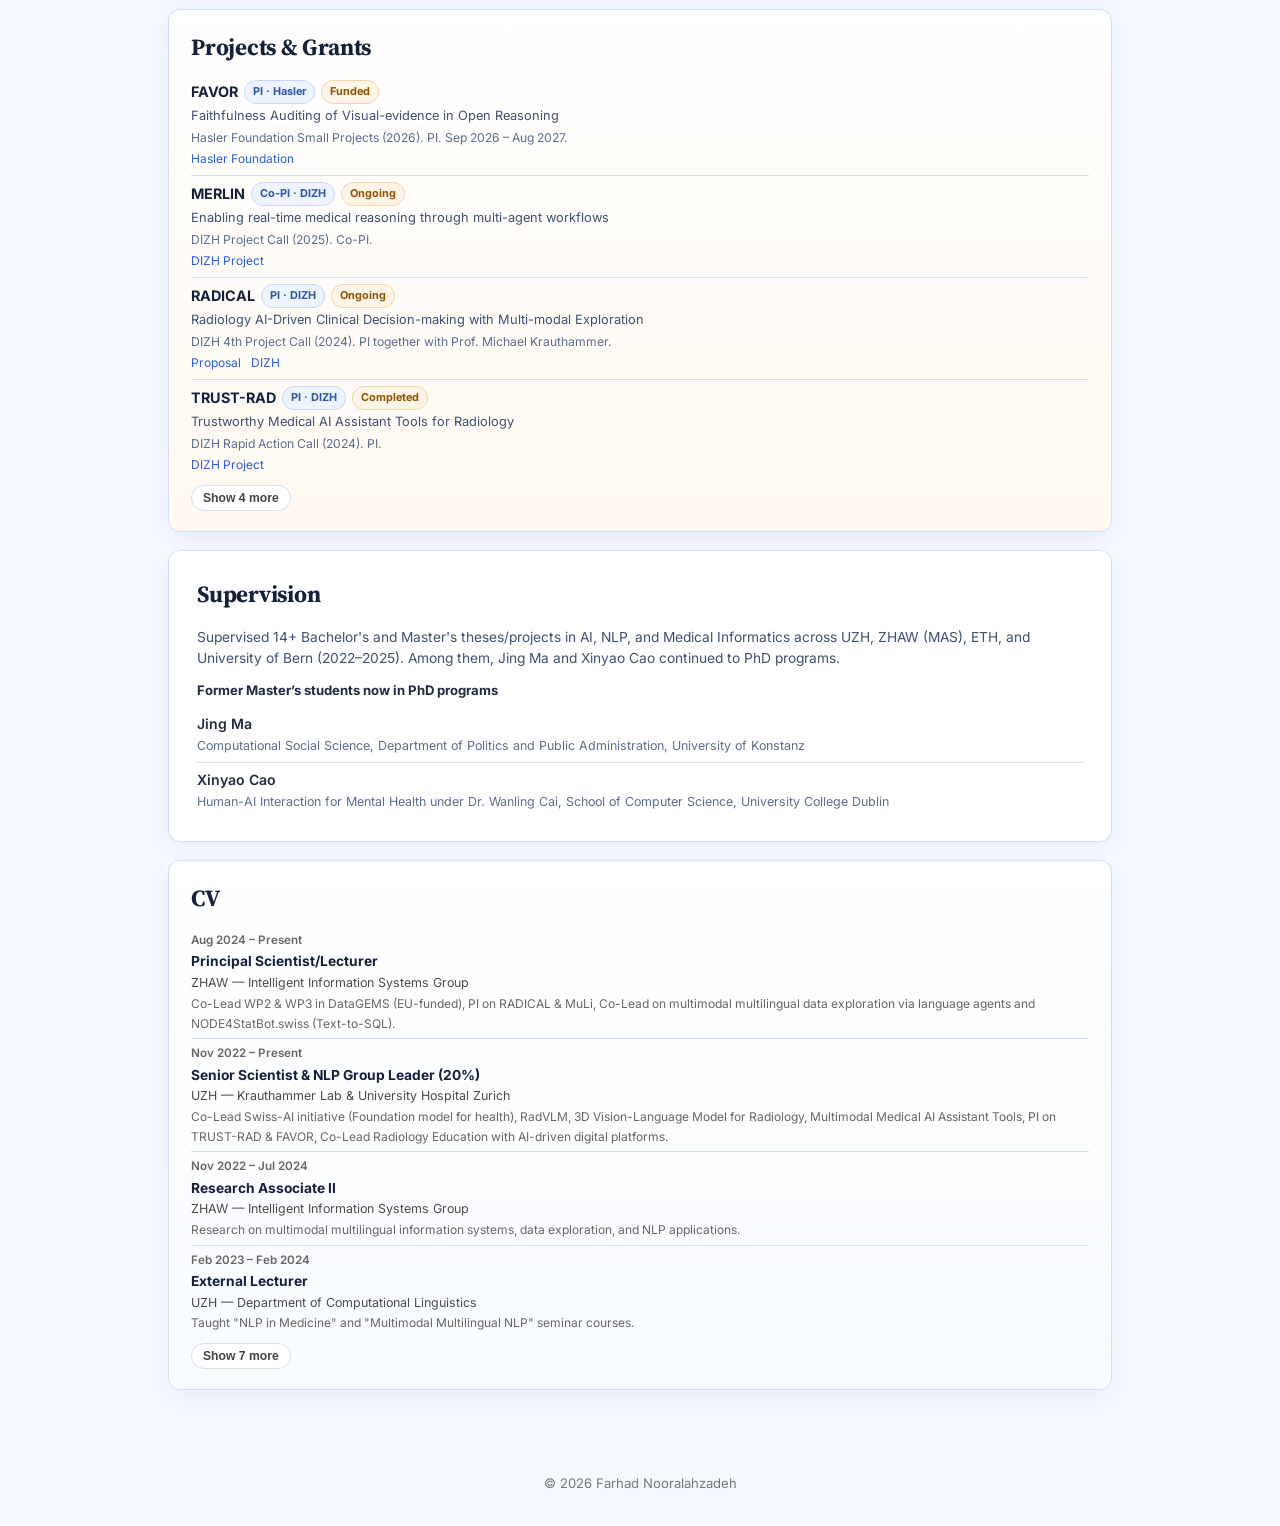
==== commit e3de1655: "Label RadAgent grounding link as preprint. Co-authored-by: Cursor <cursoragent@cursor.com>" ====
--- a/index.html
+++ b/index.html
@@ -107,7 +107,7 @@
         <p>&copy; 2026 Farhad Nooralahzadeh</p>
     </footer>
 
-    <script src="data.js?v=49"></script>
+    <script src="data.js?v=50"></script>
     <script src="script_01.js?v=6"></script>
 </body>
 </html>
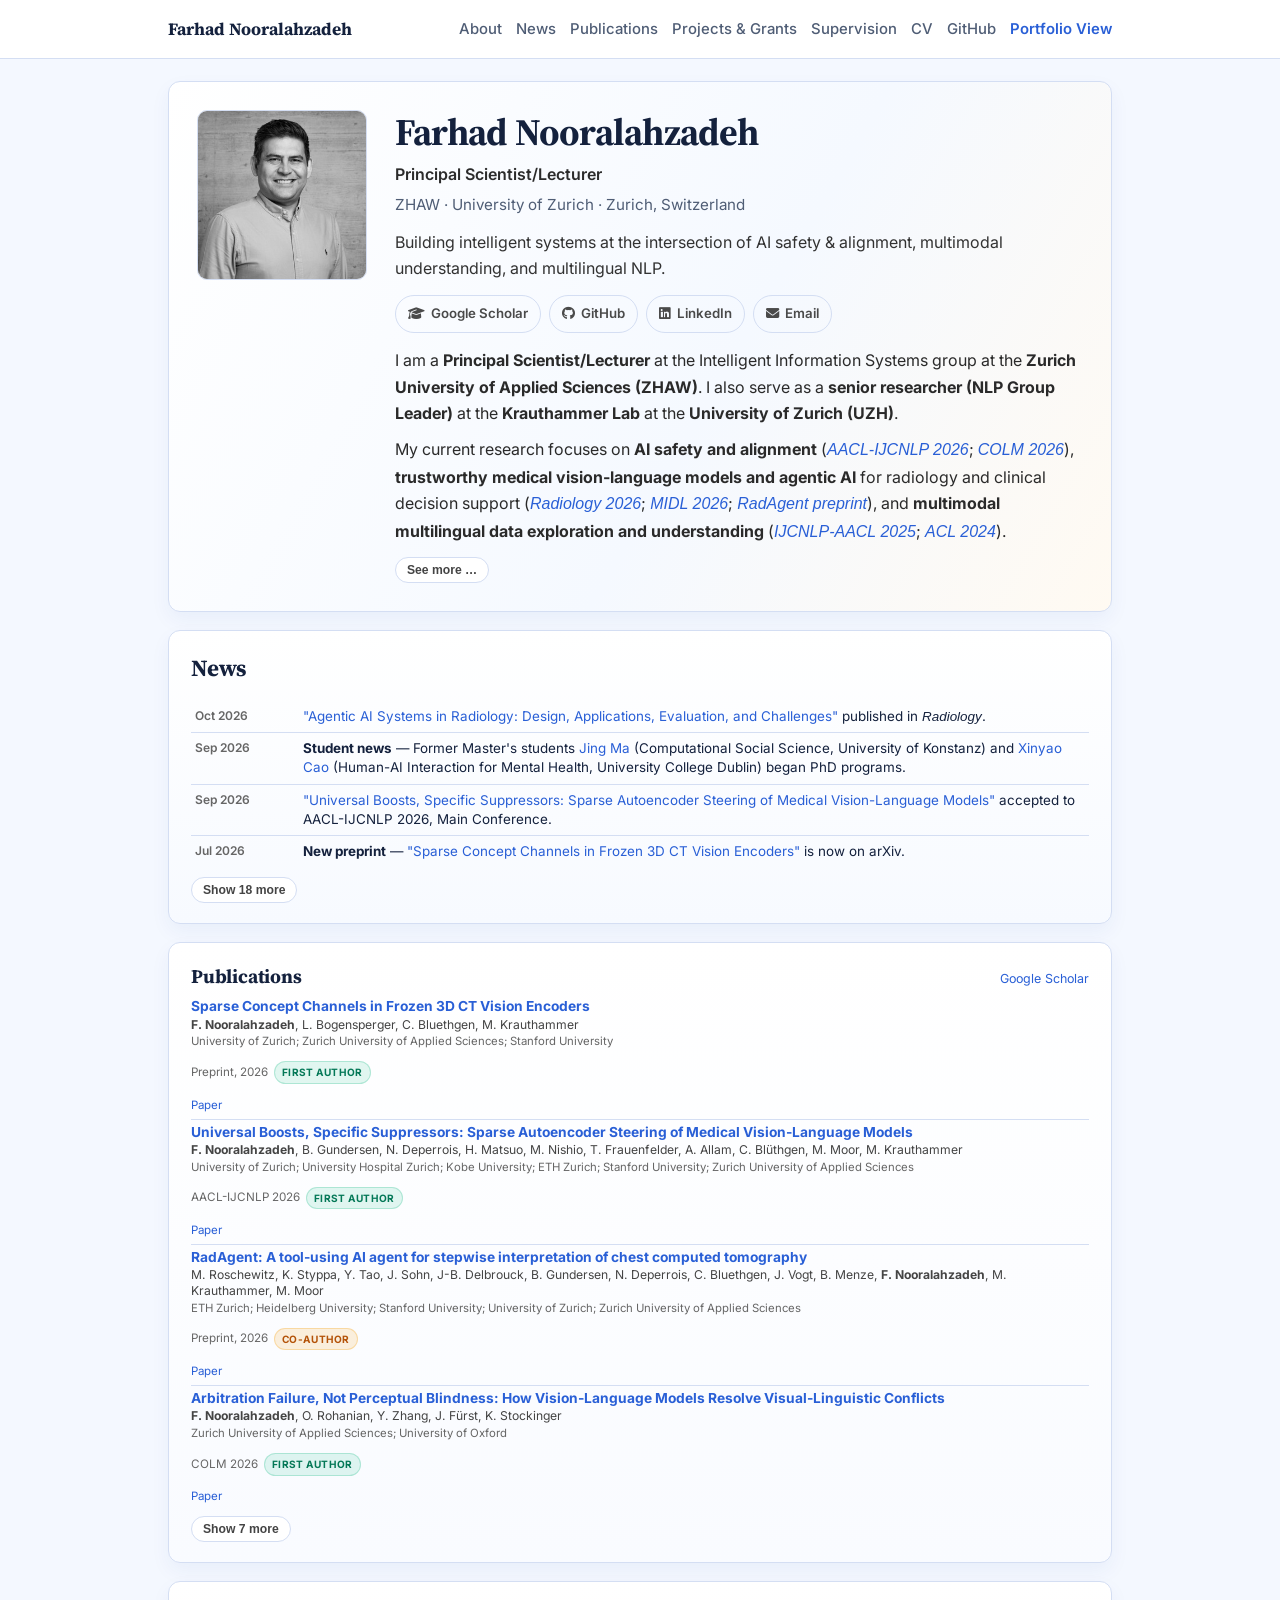
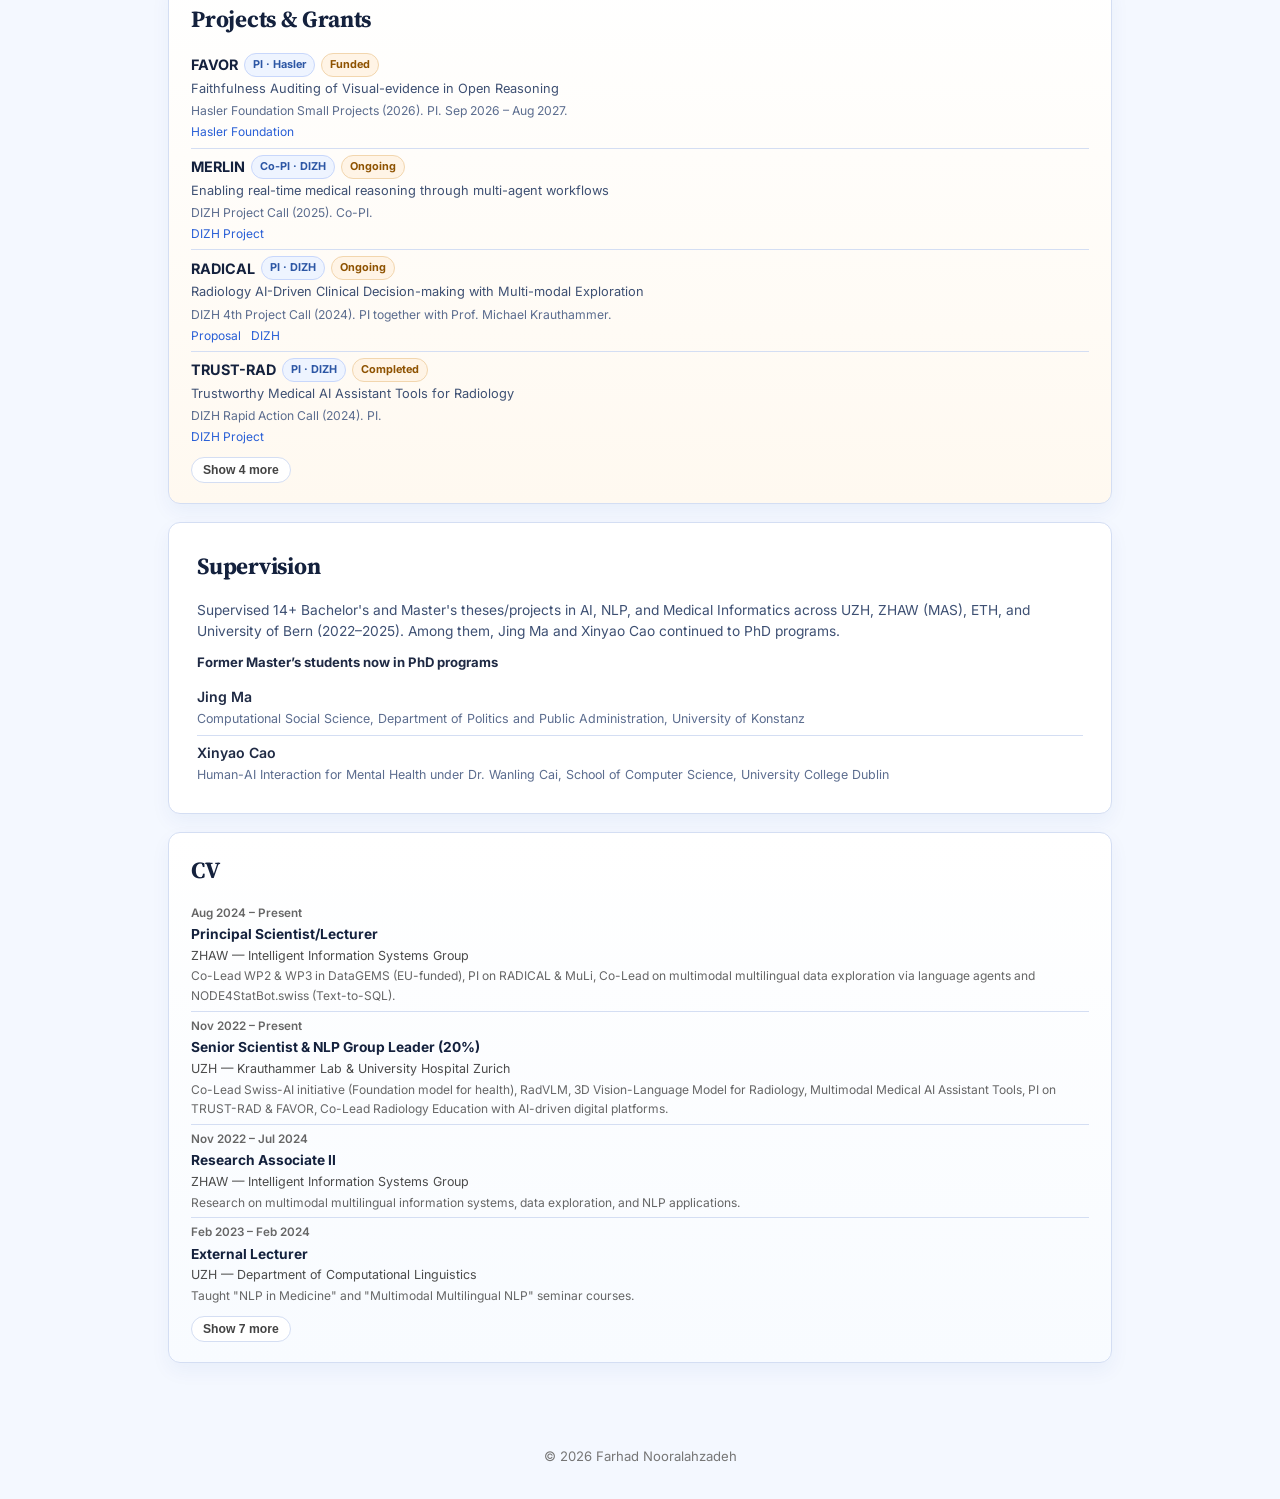
==== commit 749e96a0: "Merge multi-agent research theme into medical VLMs and agentic AI. Co-authored-by: Cursor <cursorage" ====
--- a/index.html
+++ b/index.html
@@ -107,7 +107,7 @@
         <p>&copy; 2026 Farhad Nooralahzadeh</p>
     </footer>
 
-    <script src="data.js?v=50"></script>
+    <script src="data.js?v=51"></script>
     <script src="script_01.js?v=6"></script>
 </body>
 </html>
